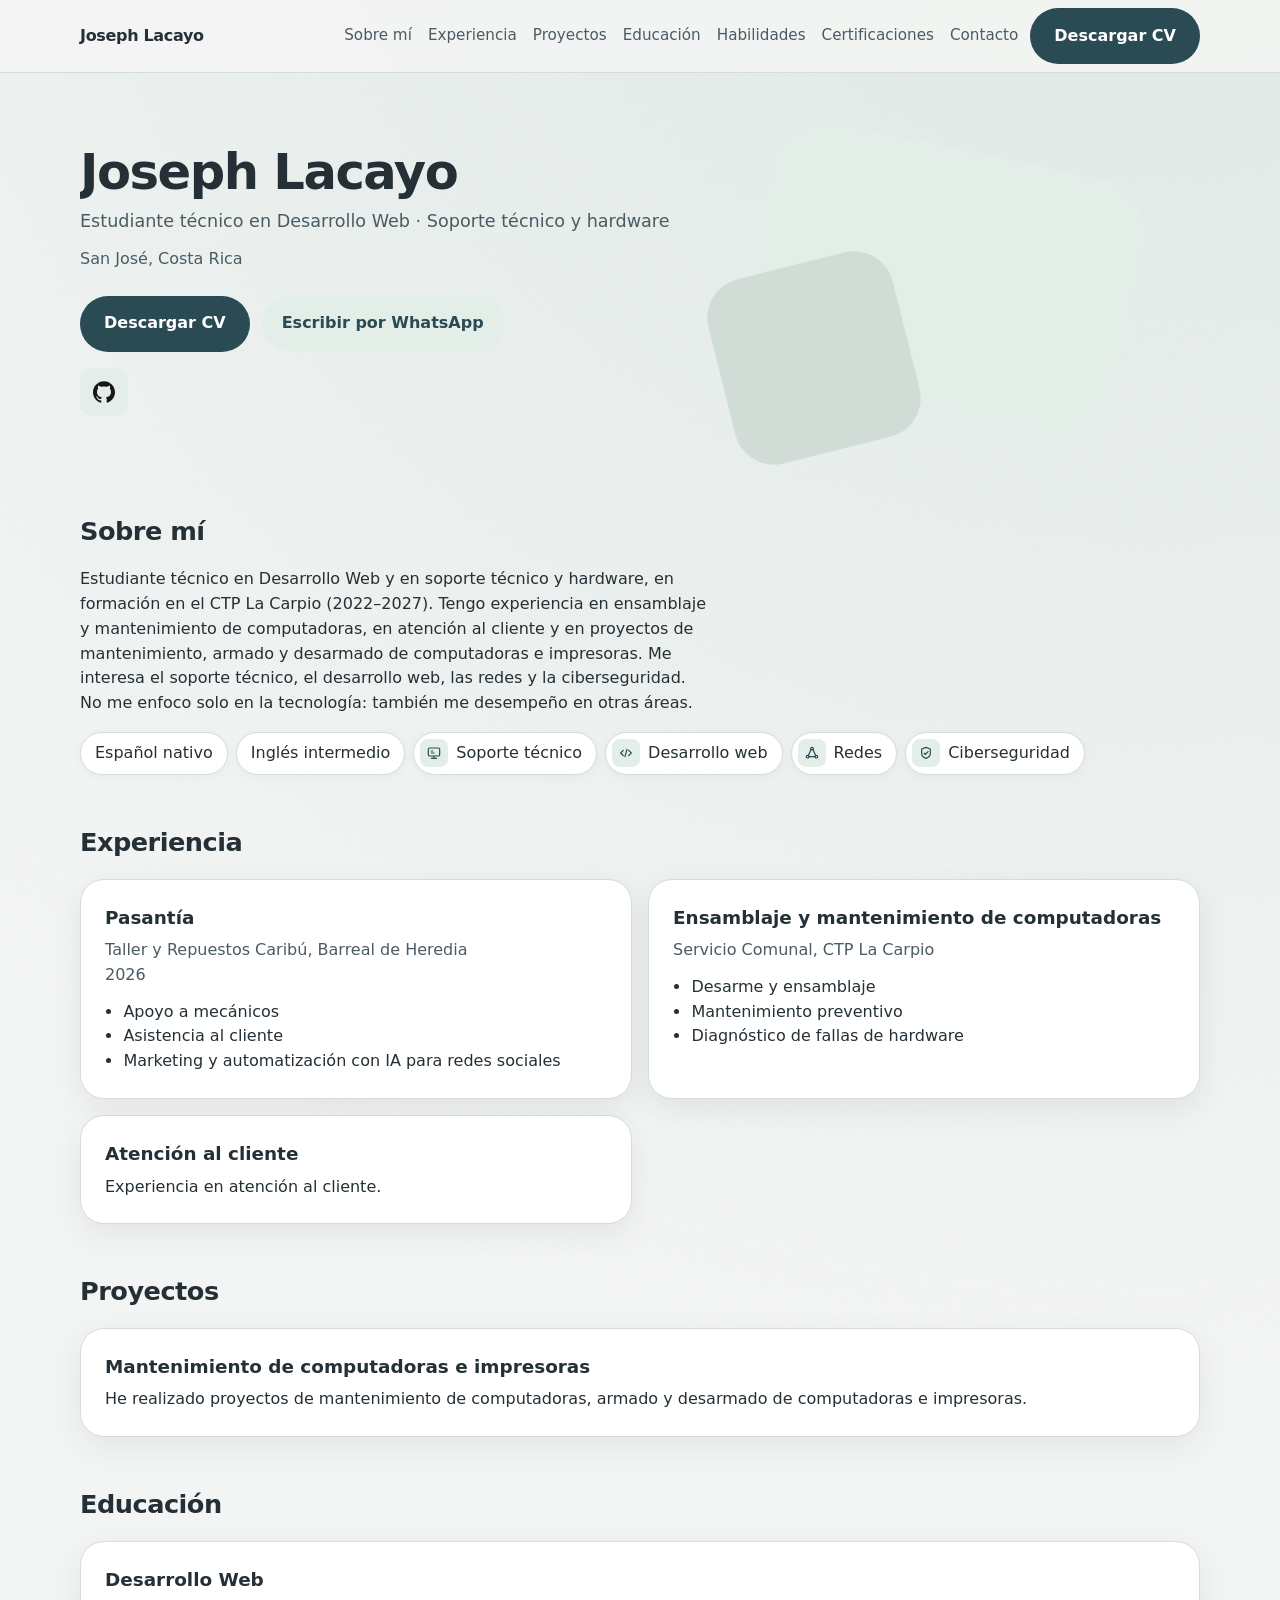
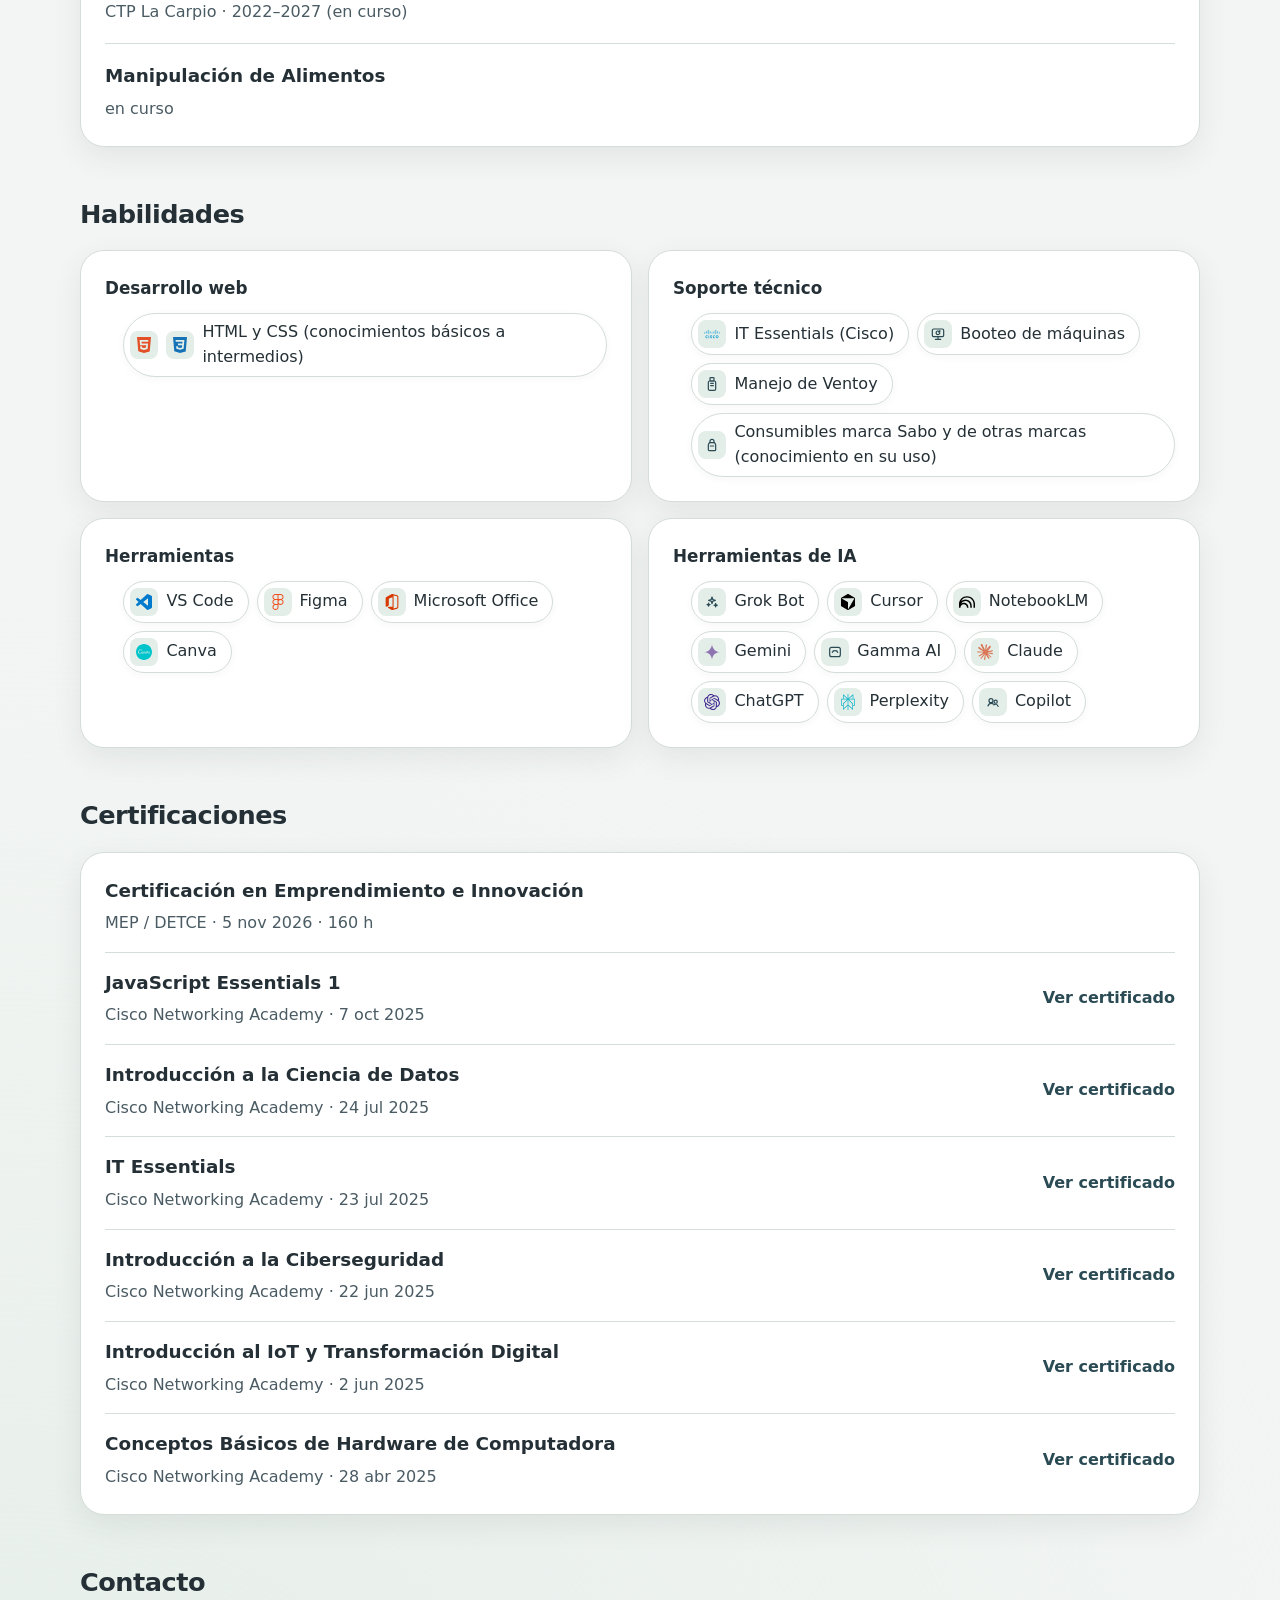
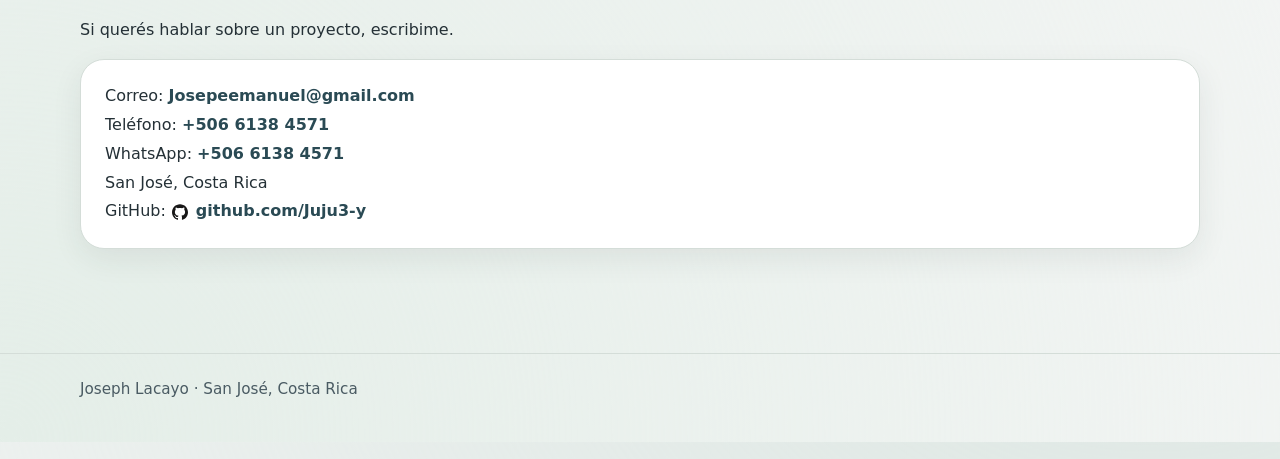
==== index.html @ 1d500d40 "Add the live static portfolio site. Download the published site files unchanged and note in the READ" ====
<!DOCTYPE html>
<html lang="es-CR">
  <head>
    <meta charset="utf-8" />
    <meta name="viewport" content="width=device-width, initial-scale=1" />
    <title>Joseph Lacayo · Desarrollo Web y soporte técnico</title>
    <meta name="description" content="Portafolio de Joseph Lacayo, estudiante técnico en Desarrollo Web y soporte técnico en San José, Costa Rica." />
    <meta name="author" content="Joseph Lacayo" />
    <meta name="theme-color" content="#2A4A54" />
    <meta property="og:type" content="website" />
    <meta property="og:title" content="Joseph Lacayo · Desarrollo Web y soporte técnico" />
    <meta property="og:description" content="Portafolio de Joseph Lacayo, estudiante técnico en Desarrollo Web y soporte técnico en San José, Costa Rica." />
    <meta property="og:url" content="https://portafolio-joseph-lacayo.vercel.app/" />
    <meta property="og:image" content="https://portafolio-joseph-lacayo.vercel.app/img/og.png" />
    <meta property="og:locale" content="es_CR" />
    <meta name="twitter:card" content="summary_large_image" />
    <meta name="twitter:title" content="Joseph Lacayo · Desarrollo Web y soporte técnico" />
    <meta name="twitter:description" content="Portafolio de Joseph Lacayo, estudiante técnico en Desarrollo Web y soporte técnico en San José, Costa Rica." />
    <meta name="twitter:image" content="https://portafolio-joseph-lacayo.vercel.app/img/og.png" />
    <link rel="canonical" href="https://portafolio-joseph-lacayo.vercel.app/" />
    <link rel="icon" href="img/favicon.svg" type="image/svg+xml" />
    <link rel="icon" href="img/favicon.png" type="image/png" sizes="32x32" />
    <link rel="apple-touch-icon" href="img/apple-touch.png" />
    <link rel="stylesheet" href="estilos.css" />
  </head>
  <body>
    <a class="saltar" href="#contenido">Saltar al contenido</a>
    <div id="app"></div>
    <p class="aviso" id="aviso" role="status" aria-live="polite"></p>
    <noscript>
      <p>Este portafolio necesita JavaScript para mostrarse y para descargar el CV.</p>
    </noscript>
    <script src="vendor/jspdf.umd.min.js"></script>
    <script type="module" src="app.js"></script>
  </body>
</html>
---- estilos.css ----
:root {
  --fondo: #f3f5f4;
  --superficie: #ffffff;
  --menta: #e4eee8;
  --salvia: #c5d4cb;
  --acento: #2a4a54;
  --acento-hover: #1d3840;
  --tinta: #243036;
  --suave: #4a5b63;
  --borde: #d4ddd8;
  --sombra: 0 10px 30px rgba(36, 48, 54, 0.08);
  --radio: 24px;
  --radio-s: 16px;
  --pill: 999px;
  --medida: 1120px;
  --tipo: "Segoe UI", system-ui, -apple-system, "Helvetica Neue", Arial, sans-serif;
}

*,
*::before,
*::after { box-sizing: border-box; }

html {
  scroll-behavior: smooth;
  scroll-padding-top: 88px;
}

body {
  margin: 0;
  overflow-x: hidden;
  font-family: var(--tipo);
  color: var(--tinta);
  background:
    radial-gradient(circle at 90% -10%, #dce6e2 0, transparent 42%),
    radial-gradient(circle at 0 100%, #e4eee8 0, transparent 38%),
    var(--fondo);
  line-height: 1.55;
}

img { max-width: 100%; display: block; }
a { color: var(--acento); }
a:hover { color: var(--acento-hover); }

:focus-visible {
  outline: 3px solid var(--acento);
  outline-offset: 3px;
}

.saltar {
  position: absolute;
  left: 12px;
  top: -80px;
  z-index: 20;
  background: var(--acento);
  color: #fff;
  padding: 8px 16px;
  border-radius: var(--pill);
}

.saltar:focus { top: 12px; }

.aviso {
  position: absolute;
  width: 1px;
  height: 1px;
  overflow: hidden;
  clip: rect(0 0 0 0);
}

.envoltorio {
  width: min(100% - 32px, var(--medida));
  margin-inline: auto;
}

.barra {
  position: sticky;
  top: 0;
  z-index: 10;
  background: rgba(243, 245, 244, 0.92);
  backdrop-filter: blur(10px);
  border-bottom: 1px solid var(--borde);
}

.barra-dentro {
  display: flex;
  align-items: center;
  gap: 12px;
  min-height: 72px;
  min-width: 0;
}

.marca {
  margin-right: auto;
  color: var(--tinta);
  text-decoration: none;
  font-weight: 700;
  letter-spacing: -0.02em;
  white-space: nowrap;
}

.nav {
  display: flex;
  flex-wrap: wrap;
  gap: 4px 16px;
}

.nav a {
  color: var(--suave);
  text-decoration: none;
  padding: 8px 0;
  font-size: 0.95rem;
}

.nav a:hover { color: var(--acento); }

.menu-btn {
  display: none;
  min-width: 48px;
  min-height: 48px;
  border: 0;
  background: transparent;
  color: var(--tinta);
  font: inherit;
  font-weight: 600;
  cursor: pointer;
}

.btn {
  display: inline-flex;
  align-items: center;
  justify-content: center;
  min-height: 48px;
  padding: 0 20px;
  border: 0;
  border-radius: var(--pill);
  font: inherit;
  font-weight: 600;
  text-decoration: none;
  cursor: pointer;
}

.btn-principal,
.btn-cv {
  min-height: 56px;
  padding: 0 24px;
  background: var(--acento);
  color: #fff;
}

.btn-principal:hover,
.btn-cv:hover {
  background: var(--acento-hover);
  color: #fff;
}

.btn-secundario {
  background: var(--menta);
  color: var(--acento);
}

.btn-secundario:hover { background: var(--salvia); }

.corto { display: none; }

main { padding-bottom: 72px; }

.hero {
  position: relative;
  isolation: isolate;
  display: grid;
  align-content: center;
  min-height: 280px;
  padding: 48px 0 56px;
  overflow: hidden;
}

.hero-texto {
  position: relative;
  z-index: 1;
  max-width: 38rem;
}

.hero::before,
.hero::after {
  content: "";
  position: absolute;
  z-index: 0;
  pointer-events: none;
}

.hero::before {
  width: min(340px, 55vw);
  height: 230px;
  right: 2%;
  top: 18%;
  border-radius: 56px;
  background: var(--menta);
  transform: rotate(12deg);
}

.hero::after {
  width: min(170px, 32vw);
  height: 170px;
  right: 22%;
  bottom: 10%;
  border-radius: 40px;
  background: var(--salvia);
  opacity: 0.65;
  transform: rotate(-14deg);
}

.hero h1 {
  margin: 0 0 8px;
  font-size: clamp(2rem, 5vw, 3.1rem);
  line-height: 1.1;
  letter-spacing: -0.03em;
}

.titulo {
  margin: 0 0 12px;
  color: var(--suave);
  font-size: 1.1rem;
}

.ciudad { margin: 0 0 24px; color: var(--suave); }

.acciones { display: flex; flex-wrap: wrap; gap: 12px; }

section { padding: 16px 0 32px; }

.acciones .btn { min-height: 56px; }

section h2 {
  margin: 0 0 16px;
  font-size: 1.6rem;
  letter-spacing: -0.02em;
}

.lead { margin: 0 0 16px; max-width: 62ch; }

.metas {
  display: flex;
  flex-wrap: wrap;
  gap: 8px;
  margin: 0;
  padding: 0;
  list-style: none;
}

.metas li,
.chip {
  display: inline-flex;
  align-items: center;
  gap: 8px;
  background: var(--superficie);
  border: 1px solid var(--borde);
  border-radius: var(--pill);
  padding: 6px 14px 6px 6px;
  box-shadow: 0 2px 8px rgba(26, 42, 28, 0.04);
}

.chip-icono {
  display: grid;
  place-items: center;
  width: 28px;
  height: 28px;
  flex-shrink: 0;
  border-radius: 8px;
  background: var(--menta);
}

.chip-icono img {
  width: 16px;
  height: 16px;
  object-fit: contain;
}

.chip, .metas li { max-width: 100%; }
.chip-texto { overflow-wrap: anywhere; }

.metas li:not(.chip) { padding: 8px 14px; }

.rejilla { display: grid; gap: 16px; }

.tarjeta {
  background: var(--superficie);
  border: 1px solid var(--borde);
  border-radius: var(--radio);
  padding: 24px;
  box-shadow: var(--sombra);
}

.tarjeta h3 { margin: 0 0 6px; font-size: 1.15rem; }
.lugar, .fecha { margin: 0; color: var(--suave); }
.tarjeta ul { margin: 12px 0 0; padding-left: 1.15rem; }
.tarjeta p { margin: 0; }
.tarjeta .bloque + .bloque { margin-top: 18px; padding-top: 18px; border-top: 1px solid var(--borde); }

.grupos { display: grid; gap: 16px; }
.grupos h3 { margin: 0 0 10px; font-size: 1.05rem; }

.chips {
  display: flex;
  flex-wrap: wrap;
  gap: 8px;
  margin: 0;
  padding: 0;
  list-style: none;
}

.cert {
  display: flex;
  flex-wrap: wrap;
  justify-content: space-between;
  gap: 8px 16px;
  align-items: center;
}

.cert + .cert {
  margin-top: 16px;
  padding-top: 16px;
  border-top: 1px solid var(--borde);
}

.enlace-cert {
  display: inline-flex;
  align-items: center;
  min-height: 48px;
  font-weight: 600;
  text-decoration: none;
}

.enlace-cert:hover { text-decoration: underline; }

.contacto-lista { display: grid; gap: 4px; overflow-wrap: anywhere; }
.contacto-lista a { font-weight: 600; text-decoration: none; }
.contacto-lista a:hover { text-decoration: underline; }

.pie {
  padding: 24px 0 40px;
  color: var(--suave);
  border-top: 1px solid var(--borde);
  font-size: 0.95rem;
}

@media (min-width: 961px) {
  .hero {
    min-height: 400px;
    padding: 72px 0 80px;
  }

  .hero::before {
    width: 380px;
    height: 260px;
    right: 6%;
  }

  .hero::after {
    width: 190px;
    height: 190px;
    right: 26%;
  }

  .rejilla { grid-template-columns: 1fr 1fr; }
  .rejilla.una { grid-template-columns: 1fr; }

  .grupos { grid-template-columns: 1fr 1fr; }
}

@media (max-width: 960px) {
  .hero {
    min-height: 0;
    padding: 36px 0 44px;
  }

  .hero::before {
    width: 200px;
    height: 150px;
    right: -48px;
    top: -24px;
    opacity: 0.8;
  }

  .hero::after {
    width: 110px;
    height: 110px;
    right: 24px;
    bottom: -20px;
    opacity: 0.5;
  }

  section { padding: 28px 0 32px; }

  .menu-btn { display: inline-flex; }

  .nav {
    display: none;
    position: absolute;
    left: 16px;
    right: 16px;
    top: 76px;
    padding: 8px 16px 12px;
    background: var(--superficie);
    border: 1px solid var(--borde);
    border-radius: var(--radio);
    box-shadow: var(--sombra);
    flex-direction: column;
    gap: 0;
  }

  .nav.abierto { display: flex; }

  .nav a {
    display: flex;
    align-items: center;
    min-height: 48px;
  }

  .btn-cv .largo { display: none; }
  .btn-cv .corto { display: inline; }
}

@media (prefers-reduced-motion: reduce) {
  html { scroll-behavior: auto; }
}

.redes {
  display: flex;
  flex-wrap: wrap;
  gap: 8px;
  margin: 16px 0 0;
}

.red-enlace {
  display: inline-flex;
  align-items: center;
  justify-content: center;
  width: 48px;
  height: 48px;
  border-radius: 14px;
  background: var(--menta);
  color: var(--tinta);
}

.red-enlace:hover { background: var(--salvia); }

.red-enlace img {
  width: 22px;
  height: 22px;
}

.contacto-red {
  display: flex;
  align-items: center;
  flex-wrap: wrap;
  gap: 6px;
}

.contacto-red a {
  display: inline-flex;
  align-items: center;
  gap: 8px;
}

.icono-contacto {
  width: 16px;
  height: 16px;
}
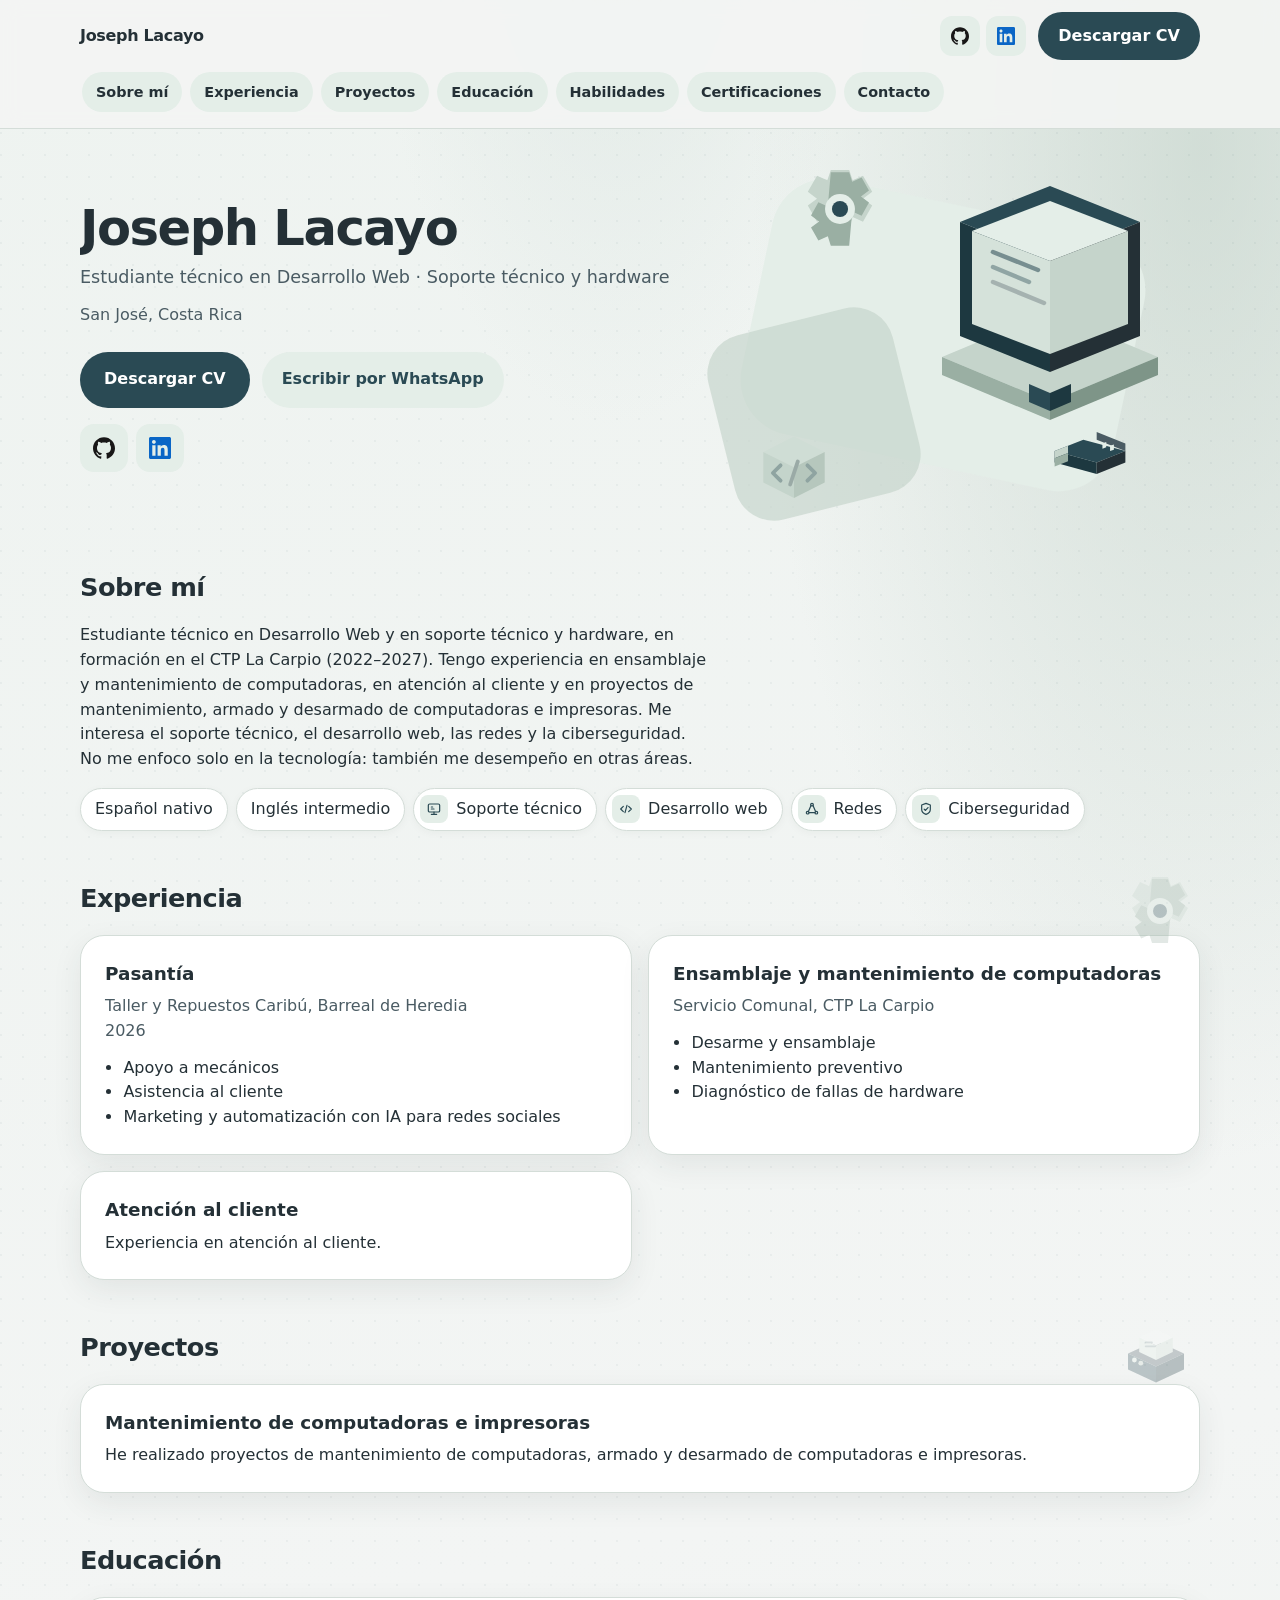
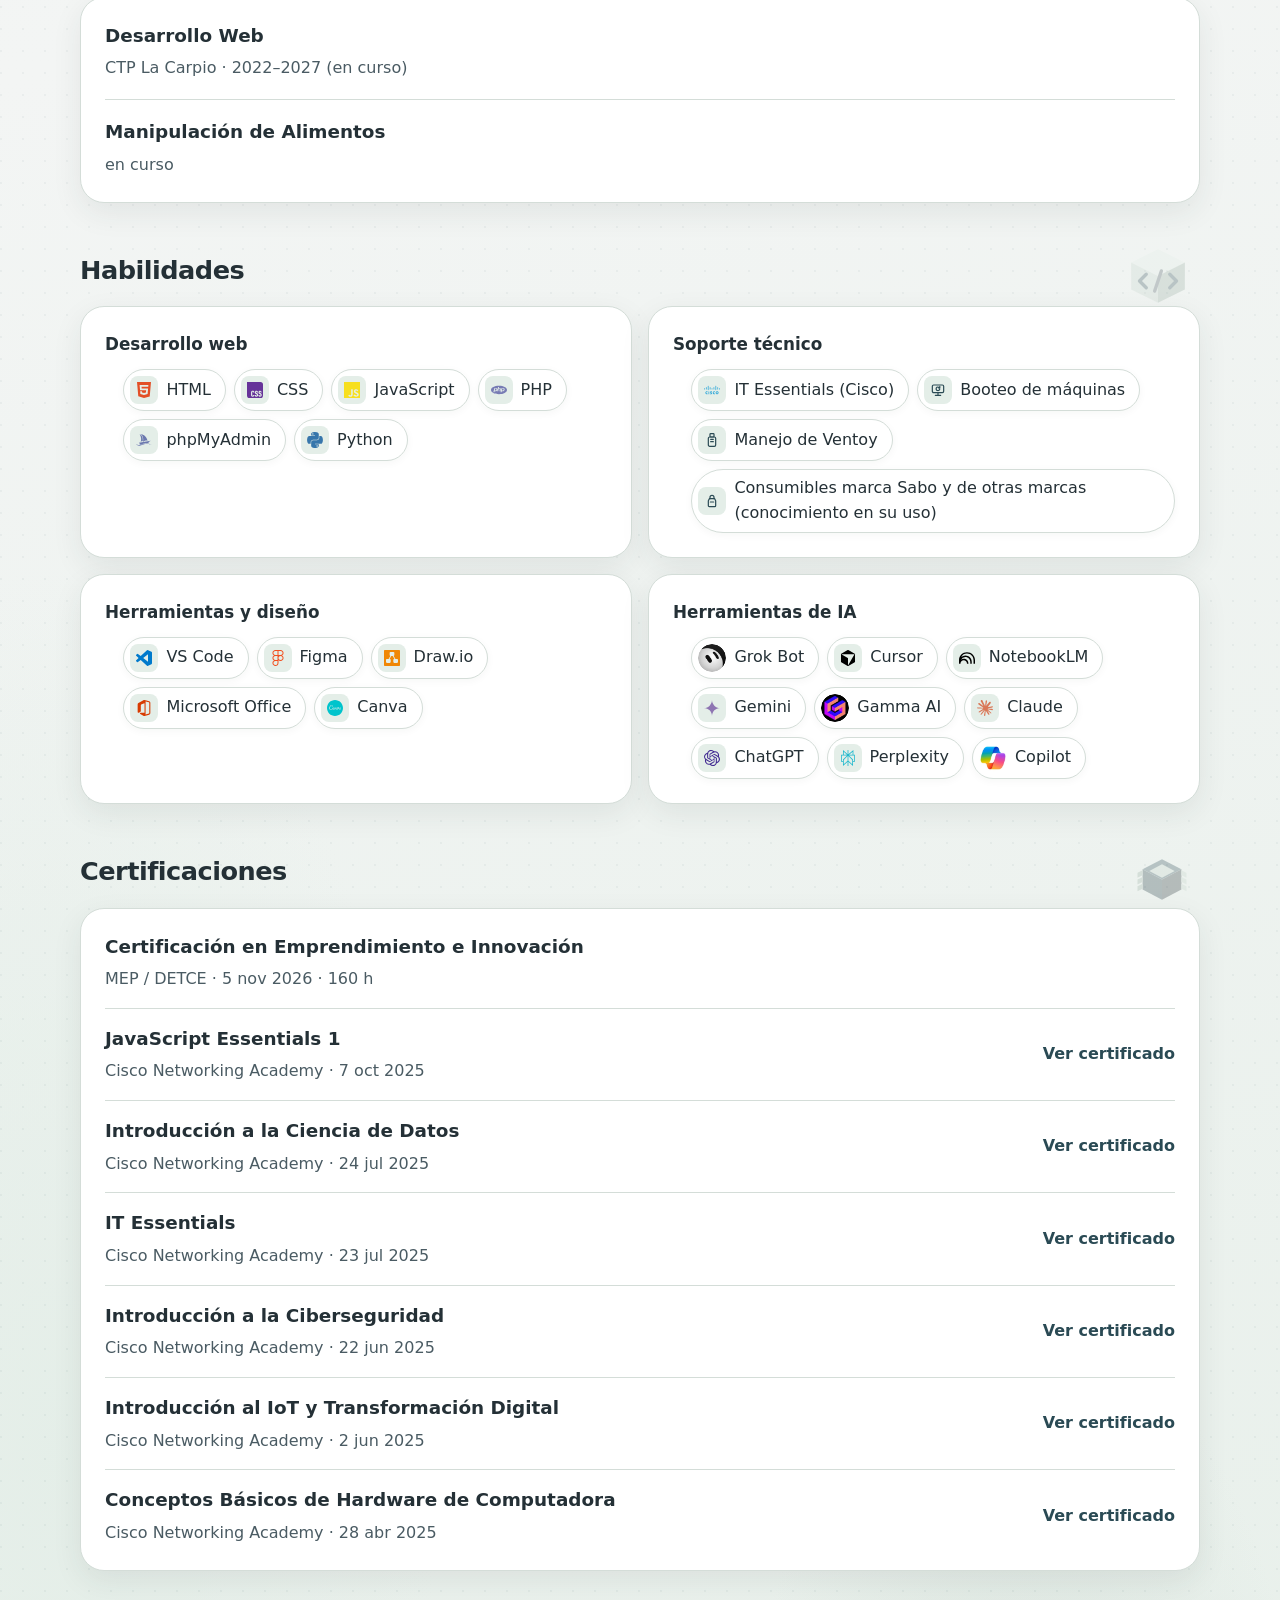
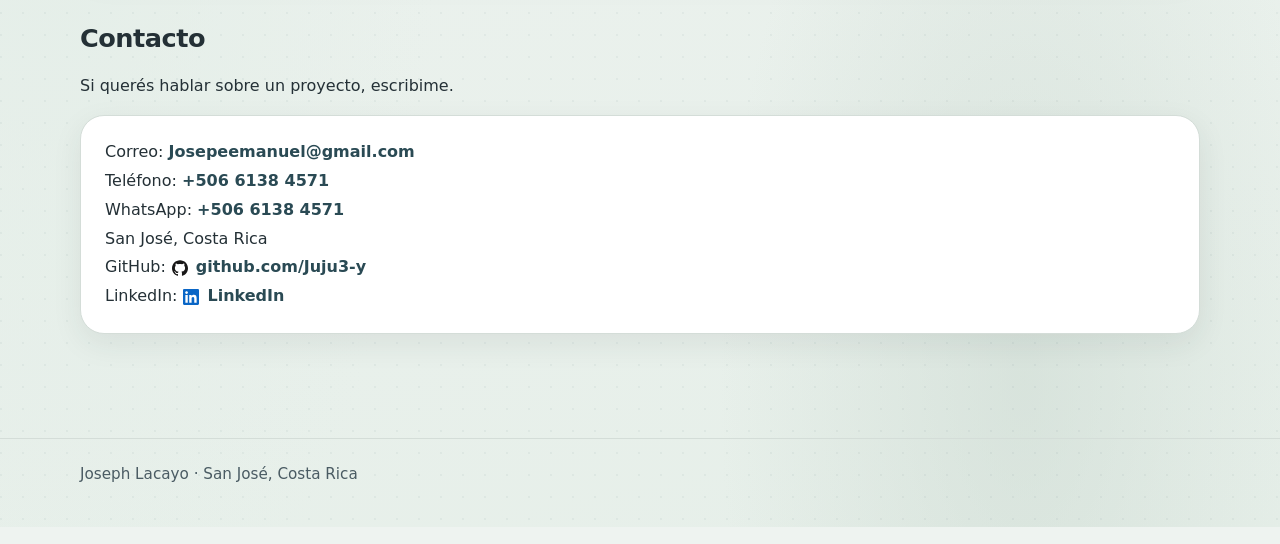
==== commit d4bc4253: "Nueva URL joseph-lacayo Co-authored-by: Joseph Emanuel Barquero Lacayo <Josepeemanuel@gmail.com>" ====
--- a/index.html
+++ b/index.html
@@ -10,14 +10,14 @@
     <meta property="og:type" content="website" />
     <meta property="og:title" content="Joseph Lacayo · Desarrollo Web y soporte técnico" />
     <meta property="og:description" content="Portafolio de Joseph Lacayo, estudiante técnico en Desarrollo Web y soporte técnico en San José, Costa Rica." />
-    <meta property="og:url" content="https://portafolio-joseph-lacayo.vercel.app/" />
-    <meta property="og:image" content="https://portafolio-joseph-lacayo.vercel.app/img/og.png" />
+    <meta property="og:url" content="https://joseph-lacayo.vercel.app/" />
+    <meta property="og:image" content="https://joseph-lacayo.vercel.app/img/og.png" />
     <meta property="og:locale" content="es_CR" />
     <meta name="twitter:card" content="summary_large_image" />
     <meta name="twitter:title" content="Joseph Lacayo · Desarrollo Web y soporte técnico" />
     <meta name="twitter:description" content="Portafolio de Joseph Lacayo, estudiante técnico en Desarrollo Web y soporte técnico en San José, Costa Rica." />
-    <meta name="twitter:image" content="https://portafolio-joseph-lacayo.vercel.app/img/og.png" />
-    <link rel="canonical" href="https://portafolio-joseph-lacayo.vercel.app/" />
+    <meta name="twitter:image" content="https://joseph-lacayo.vercel.app/img/og.png" />
+    <link rel="canonical" href="https://joseph-lacayo.vercel.app/" />
     <link rel="icon" href="img/favicon.svg" type="image/svg+xml" />
     <link rel="icon" href="img/favicon.png" type="image/png" sizes="32x32" />
     <link rel="apple-touch-icon" href="img/apple-touch.png" />
--- a/estilos.css
+++ b/estilos.css
@@ -14,6 +14,7 @@
   --pill: 999px;
   --medida: 1120px;
   --tipo: "Segoe UI", system-ui, -apple-system, "Helvetica Neue", Arial, sans-serif;
+  --barra-hueco: 148px;
 }
 
 *,
@@ -22,7 +23,8 @@
 
 html {
   scroll-behavior: smooth;
-  scroll-padding-top: 88px;
+  scroll-padding-top: var(--barra-hueco);
+  background: #eef3f0;
 }
 
 body {
@@ -30,10 +32,15 @@
   overflow-x: hidden;
   font-family: var(--tipo);
   color: var(--tinta);
-  background:
-    radial-gradient(circle at 90% -10%, #dce6e2 0, transparent 42%),
-    radial-gradient(circle at 0 100%, #e4eee8 0, transparent 38%),
-    var(--fondo);
+  background-color: #eef3f0;
+  background-image:
+    radial-gradient(circle at 1px 1px, rgba(42, 74, 84, 0.05) 1.1px, transparent 0),
+    radial-gradient(ellipse 52% 40% at 94% 4%, rgba(197, 212, 203, 0.7) 0%, transparent 68%),
+    radial-gradient(ellipse 46% 36% at 4% 82%, rgba(228, 238, 232, 0.95) 0%, transparent 66%),
+    radial-gradient(ellipse 34% 26% at 80% 96%, rgba(197, 212, 203, 0.45) 0%, transparent 70%),
+    radial-gradient(ellipse 28% 22% at 48% -4%, rgba(220, 230, 226, 0.8) 0%, transparent 70%),
+    linear-gradient(168deg, #eef3f0 0%, #f3f5f4 42%, #e6efe9 100%);
+  background-size: 22px 22px, auto, auto, auto, auto, auto;
   line-height: 1.55;
 }
 
@@ -83,10 +90,25 @@
 
 .barra-dentro {
   display: flex;
+  flex-direction: column;
+  align-items: stretch;
+  gap: 4px;
+  padding: 8px 0 10px;
+  min-width: 0;
+}
+
+.barra-fila {
+  display: flex;
   align-items: center;
   gap: 12px;
-  min-height: 72px;
+  min-height: 56px;
   min-width: 0;
+}
+
+.barra .btn-cv {
+  min-height: 48px;
+  padding: 0 20px;
+  flex-shrink: 0;
 }
 
 .marca {
@@ -100,29 +122,36 @@
 
 .nav {
   display: flex;
-  flex-wrap: wrap;
-  gap: 4px 16px;
+  flex-wrap: nowrap;
+  align-items: center;
+  gap: 8px;
+  min-width: 0;
+  padding: 4px 2px 6px;
+  overflow-x: auto;
+  overscroll-behavior-x: contain;
+  scrollbar-width: thin;
+  scrollbar-color: var(--salvia) transparent;
 }
 
 .nav a {
-  color: var(--suave);
+  display: inline-flex;
+  align-items: center;
+  justify-content: center;
+  flex: 0 0 auto;
+  min-height: 40px;
+  padding: 0 14px;
+  border-radius: var(--pill);
+  background: var(--menta);
+  color: var(--tinta);
   text-decoration: none;
-  padding: 8px 0;
-  font-size: 0.95rem;
-}
-
-.nav a:hover { color: var(--acento); }
-
-.menu-btn {
-  display: none;
-  min-width: 48px;
-  min-height: 48px;
-  border: 0;
-  background: transparent;
-  color: var(--tinta);
-  font: inherit;
+  font-size: 0.9rem;
   font-weight: 600;
-  cursor: pointer;
+  white-space: nowrap;
+}
+
+.nav a:hover {
+  background: var(--salvia);
+  color: var(--acento);
 }
 
 .btn {
@@ -226,7 +255,20 @@
 
 .acciones { display: flex; flex-wrap: wrap; gap: 12px; }
 
-section { padding: 16px 0 32px; }
+section {
+  position: relative;
+  padding: 16px 0 32px;
+  scroll-margin-top: var(--barra-hueco);
+}
+
+#experiencia h2,
+#proyectos h2,
+#habilidades h2,
+#certificaciones h2 {
+  position: relative;
+  z-index: 1;
+  padding-right: 96px;
+}
 
 .acciones .btn { min-height: 56px; }
 
@@ -391,33 +433,18 @@
 
   section { padding: 28px 0 32px; }
 
-  .menu-btn { display: inline-flex; }
+  :root { --barra-hueco: 196px; }
 
   .nav {
-    display: none;
-    position: absolute;
-    left: 16px;
-    right: 16px;
-    top: 76px;
-    padding: 8px 16px 12px;
-    background: var(--superficie);
-    border: 1px solid var(--borde);
-    border-radius: var(--radio);
-    box-shadow: var(--sombra);
-    flex-direction: column;
-    gap: 0;
-  }
-
-  .nav.abierto { display: flex; }
-
-  .nav a {
-    display: flex;
-    align-items: center;
-    min-height: 48px;
-  }
+    flex-wrap: wrap;
+    overflow-x: visible;
+  }
+
+  .nav a { min-height: 40px; }
 
   .btn-cv .largo { display: none; }
   .btn-cv .corto { display: inline; }
+  .barra .btn-cv { padding: 0 14px; }
 }
 
 @media (prefers-reduced-motion: reduce) {
@@ -466,3 +493,180 @@
   width: 16px;
   height: 16px;
 }
+
+.chip-foto {
+  overflow: hidden;
+  padding: 0;
+  background: transparent;
+  border-radius: 50%;
+}
+
+.chip-foto img {
+  width: 28px;
+  height: 28px;
+  object-fit: cover;
+  border-radius: 50%;
+}
+
+.barra-redes {
+  display: none;
+  align-items: center;
+  gap: 6px;
+}
+
+.red-enlace-barra {
+  width: 40px;
+  height: 40px;
+  border-radius: 12px;
+}
+
+.red-enlace-barra img {
+  width: 18px;
+  height: 18px;
+}
+
+@media (min-width: 961px) {
+  .barra-redes { display: flex; }
+}
+
+@media (max-width: 600px) {
+  #experiencia h2,
+  #proyectos h2,
+  #habilidades h2,
+  #certificaciones h2 { padding-right: 0; }
+
+  :root { --barra-hueco: 140px; }
+
+  .marca { font-size: 0.98rem; }
+  .barra-fila { gap: 8px; min-height: 52px; }
+
+  .nav {
+    flex-wrap: nowrap;
+    overflow-x: auto;
+    margin-inline: -16px;
+    padding-inline: 16px;
+    padding-block: 4px 8px;
+  }
+
+  .nav a {
+    min-height: 40px;
+    padding: 0 12px;
+    font-size: 0.85rem;
+  }
+}
+
+@media (min-width: 961px) {
+  :root { --barra-hueco: 148px; }
+
+  .nav {
+    flex-wrap: nowrap;
+    overflow: visible;
+    justify-content: flex-start;
+  }
+}
+
+/* Figuras decorativas 3D / isométricas */
+.decor-capa {
+  position: absolute;
+  inset: 0;
+  z-index: 0;
+  pointer-events: none;
+  overflow: hidden;
+}
+
+.deco {
+  position: absolute;
+  pointer-events: none;
+}
+
+.deco svg {
+  display: block;
+  width: 100%;
+  height: auto;
+}
+
+.hero-decor .deco-monitor {
+  width: min(300px, 38%);
+  right: 0;
+  top: 12%;
+  animation: deco-flotar 7s ease-in-out infinite;
+}
+
+.hero-decor .deco-engranaje {
+  width: min(92px, 14%);
+  right: 28%;
+  top: 8%;
+  animation: deco-flotar 8s ease-in-out 0.6s infinite;
+}
+
+.hero-decor .deco-engranaje svg {
+  transform-origin: 50% 50%;
+  animation: deco-giro 22s linear infinite;
+}
+
+.hero-decor .deco-usb {
+  width: min(86px, 13%);
+  right: 6%;
+  bottom: 16%;
+  animation: deco-flotar 6.5s ease-in-out 1s infinite;
+}
+
+.hero-decor .deco-codigo {
+  width: min(96px, 14%);
+  right: 32%;
+  bottom: 10%;
+  animation: deco-flotar 7.5s ease-in-out 0.3s infinite;
+}
+
+.seccion-decor {
+  width: 88px;
+  right: 0;
+  top: 8px;
+  opacity: 0.28;
+}
+
+#experiencia .seccion-decor { width: 80px; }
+#habilidades .seccion-decor { width: 84px; top: 4px; }
+#certificaciones .seccion-decor { width: 76px; }
+
+@keyframes deco-flotar {
+  0%, 100% { transform: translate3d(0, 0, 0); }
+  50% { transform: translate3d(0, -10px, 0); }
+}
+
+@keyframes deco-giro {
+  from { transform: rotate(0deg); }
+  to { transform: rotate(360deg); }
+}
+
+@media (max-width: 960px) {
+  .hero-decor {
+    position: relative;
+    inset: auto;
+    height: 190px;
+    margin: 4px 0 0;
+  }
+  .hero-texto { padding-top: 8px; }
+  .hero-decor .deco-monitor { width: 200px; right: 4px; top: 12px; opacity: 1; }
+  .hero-decor .deco-engranaje { width: 70px; right: 46%; top: 18px; opacity: 0.95; }
+  .hero-decor .deco-usb { width: 72px; bottom: 18px; opacity: 0.95; }
+  .hero-decor .deco-codigo { width: 76px; right: 42%; bottom: 28px; opacity: 0.95; }
+  .seccion-decor { opacity: 0.18; width: 64px; }
+}
+
+@media (max-width: 600px) {
+  .hero-decor { height: 150px; margin: 8px -8px 0; }
+  .hero-decor .deco-monitor { width: 160px; right: 0; top: 10px; opacity: 1; }
+  .hero-decor .deco-engranaje { width: 58px; right: 48%; top: 12px; opacity: 0.95; }
+  .hero-decor .deco-usb,
+  .hero-decor .deco-codigo { display: block; width: 64px; opacity: 0.95; }
+  .seccion-decor { display: none; }
+}
+
+@media (prefers-reduced-motion: reduce) {
+  .deco,
+  .hero-decor .deco-engranaje,
+  .hero-decor .deco-engranaje svg {
+    animation: none;
+  }
+}
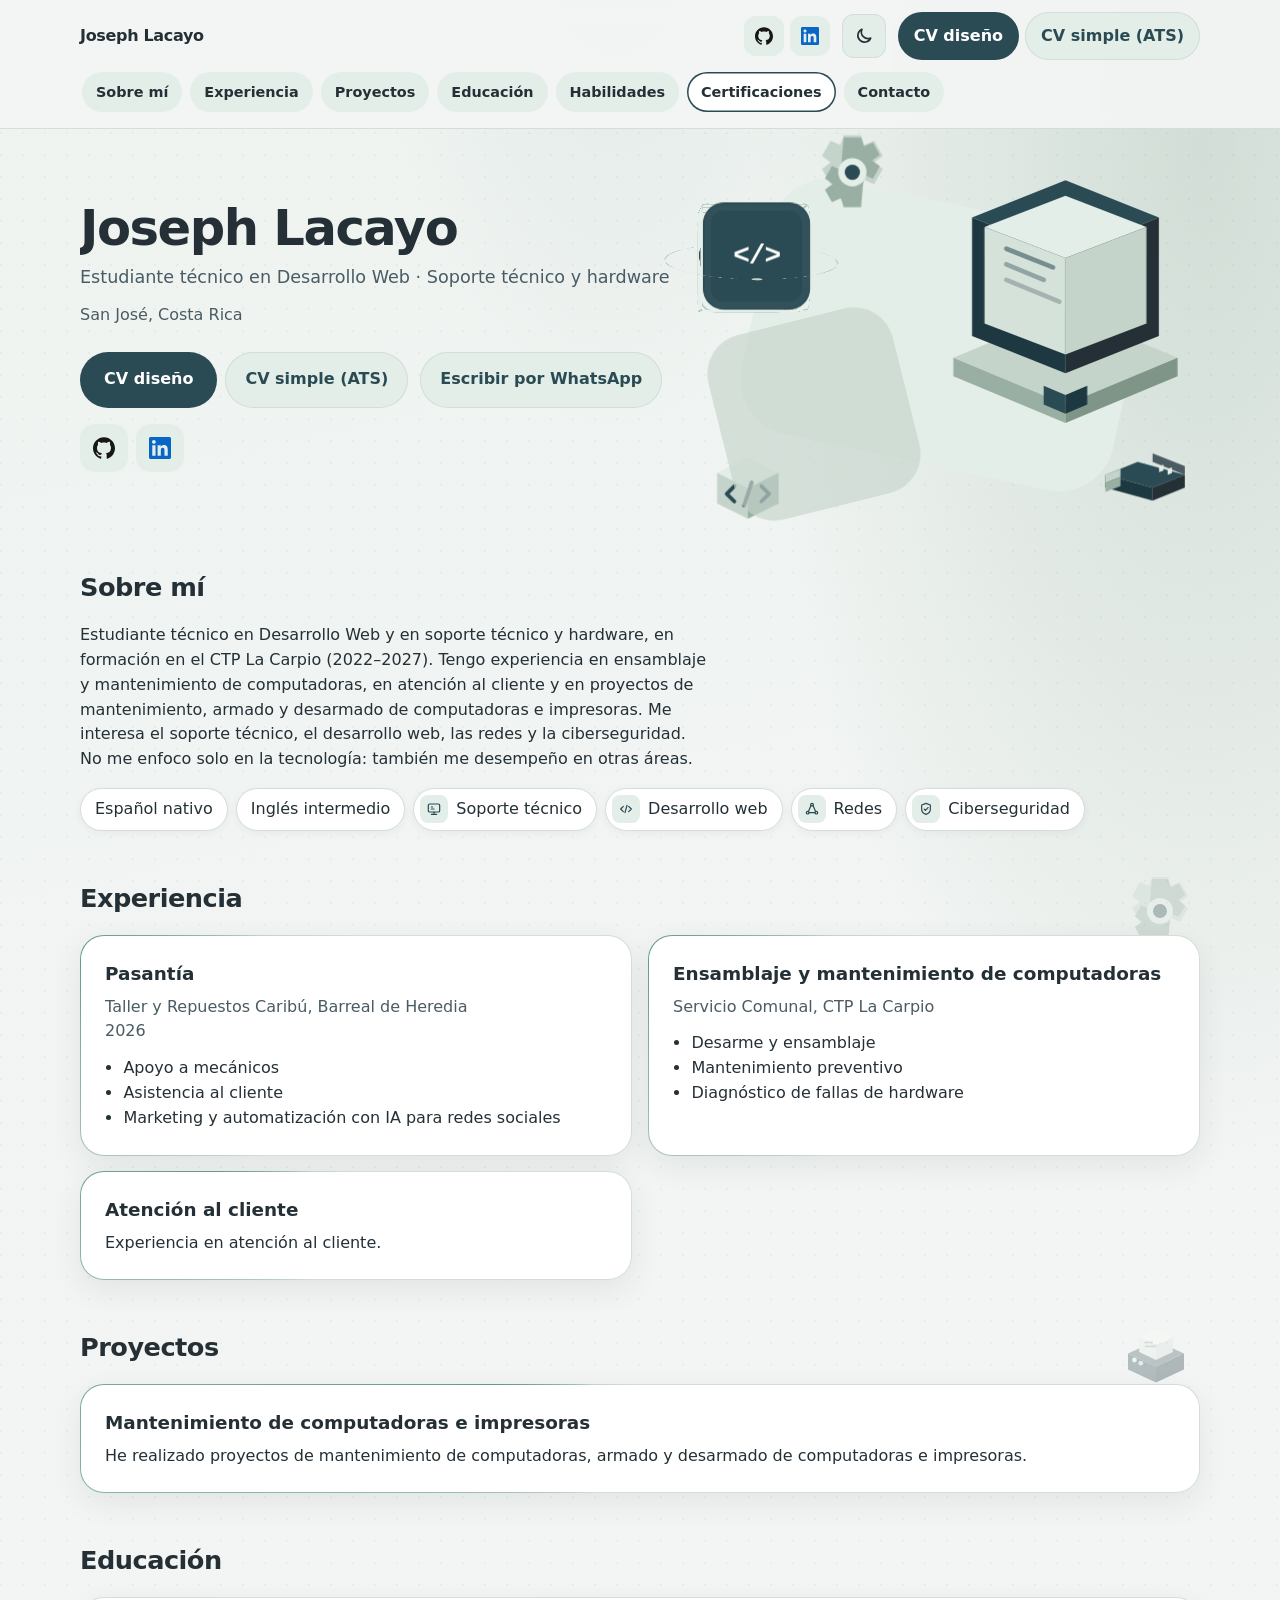
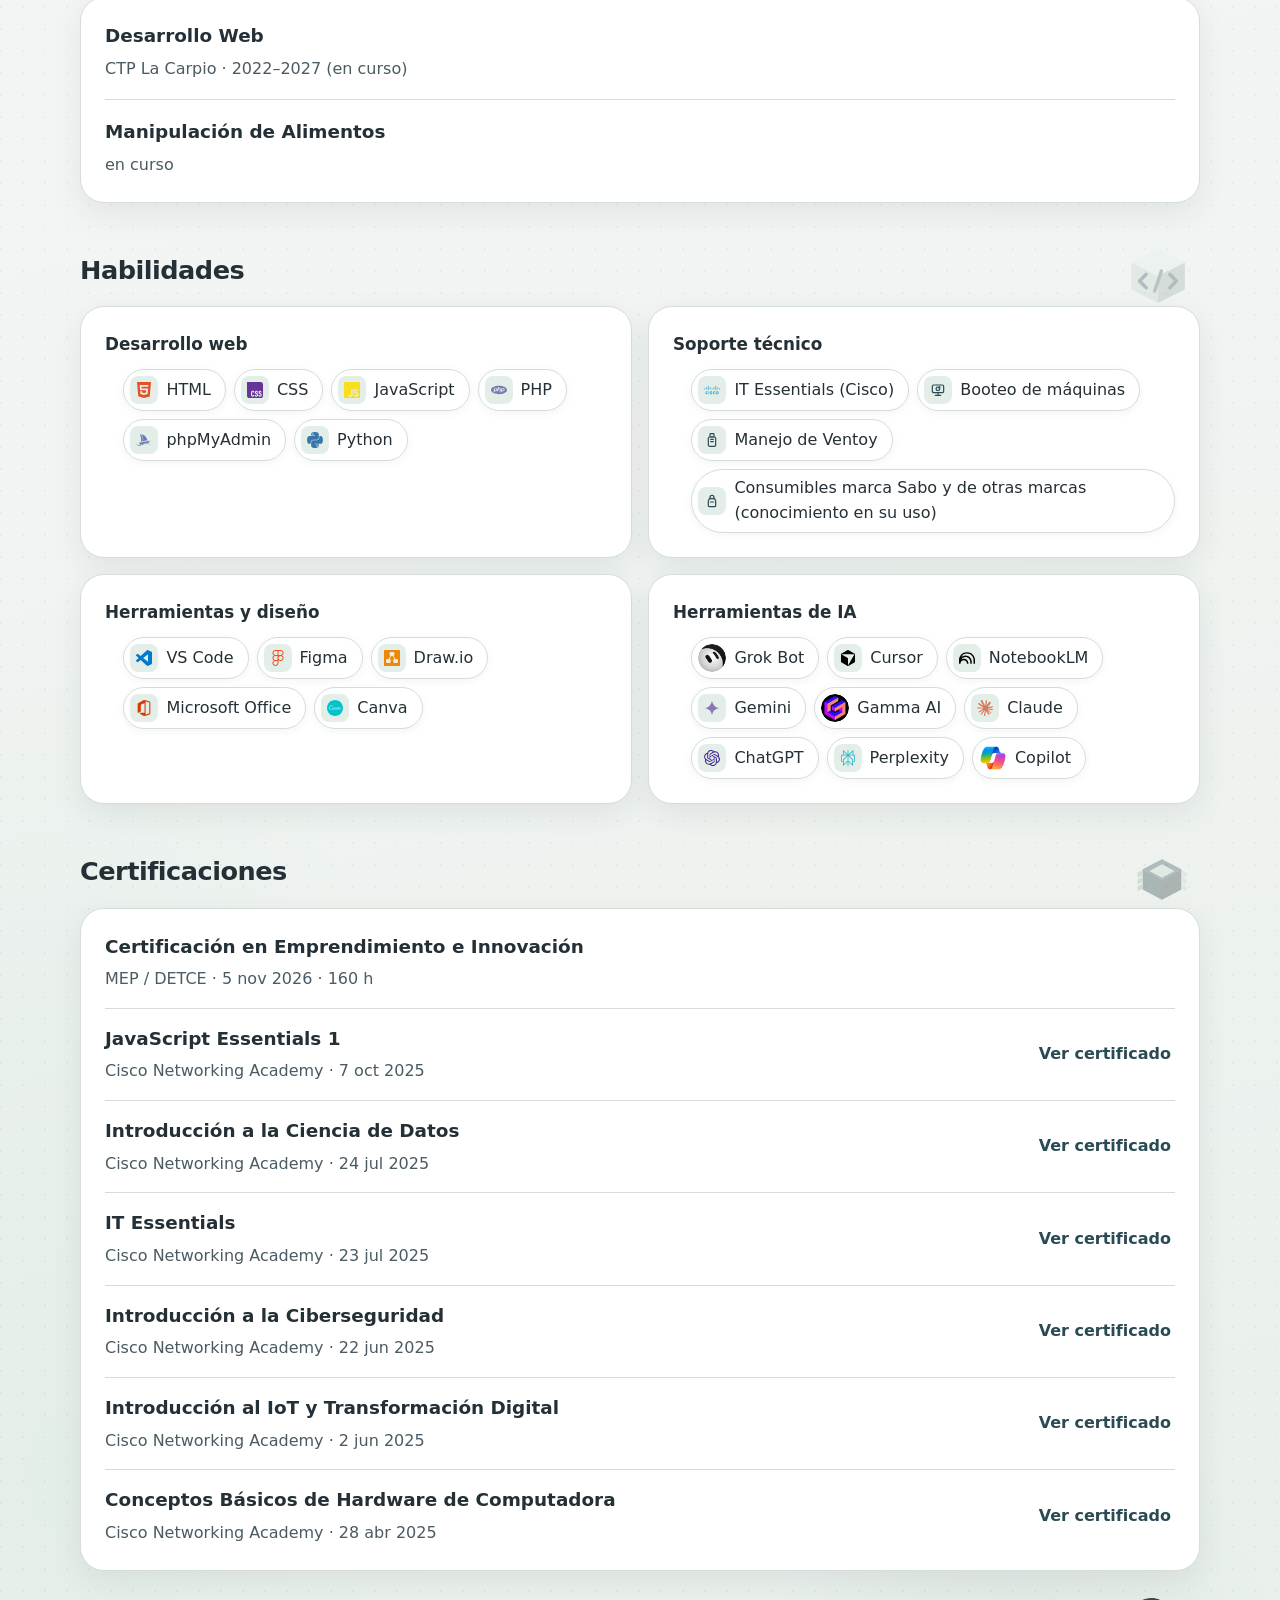
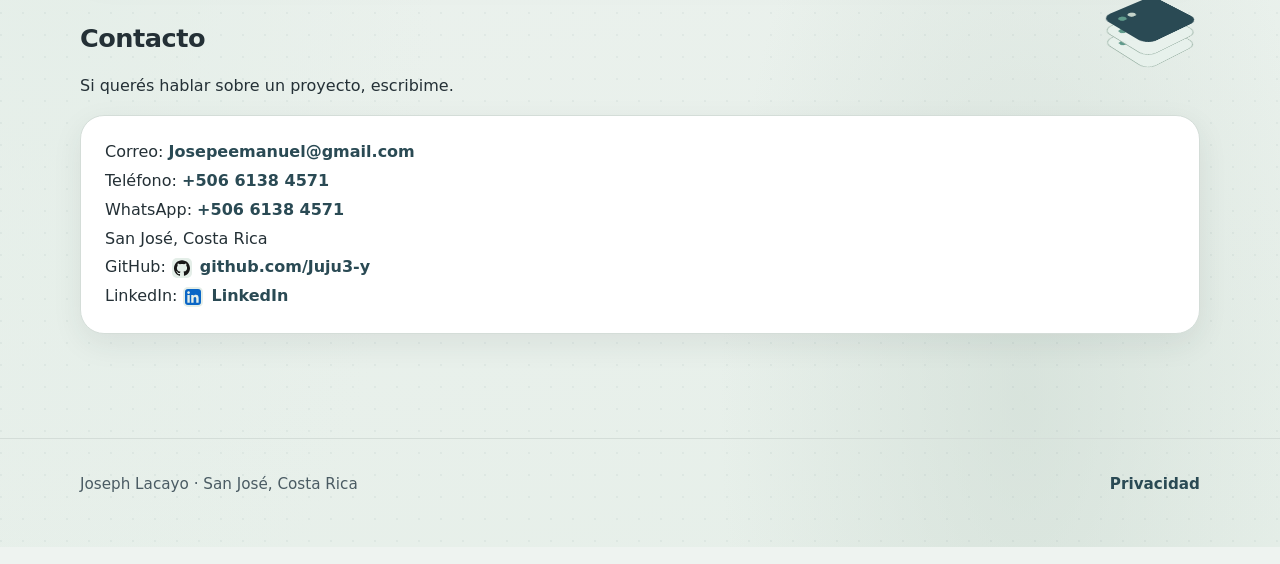
==== commit d81b7119: "Modo oscuro, animaciones 3D, estados de interacción, 404, privacidad, sitemap y robots Co-authored-b" ====
--- a/index.html
+++ b/index.html
@@ -7,6 +7,17 @@
     <meta name="description" content="Portafolio de Joseph Lacayo, estudiante técnico en Desarrollo Web y soporte técnico en San José, Costa Rica." />
     <meta name="author" content="Joseph Lacayo" />
     <meta name="theme-color" content="#2A4A54" />
+    <meta name="color-scheme" content="light dark" />
+    <script>
+      (function () {
+        var t = null;
+        try { t = localStorage.getItem("tema"); } catch (e) {}
+        if (t !== "oscuro" && t !== "claro") {
+          t = window.matchMedia && window.matchMedia("(prefers-color-scheme: dark)").matches ? "oscuro" : "claro";
+        }
+        document.documentElement.setAttribute("data-tema", t);
+      })();
+    </script>
     <meta property="og:type" content="website" />
     <meta property="og:title" content="Joseph Lacayo · Desarrollo Web y soporte técnico" />
     <meta property="og:description" content="Portafolio de Joseph Lacayo, estudiante técnico en Desarrollo Web y soporte técnico en San José, Costa Rica." />
--- a/estilos.css
+++ b/estilos.css
@@ -1,22 +1,108 @@
+/* ===== Tokens de diseño ===== */
 :root {
-  --fondo: #f3f5f4;
+  color-scheme: light;
+  /* color */
+  --fondo: #eef3f0;
+  --fondo-2: #f3f5f4;
+  --fondo-3: #e6efe9;
   --superficie: #ffffff;
+  --barra-fondo: rgba(243, 245, 244, 0.9);
   --menta: #e4eee8;
   --salvia: #c5d4cb;
   --acento: #2a4a54;
   --acento-hover: #1d3840;
+  --sobre-acento: #ffffff;
   --tinta: #243036;
   --suave: #4a5b63;
   --borde: #d4ddd8;
-  --sombra: 0 10px 30px rgba(36, 48, 54, 0.08);
+  --enlace: #2a4a54;
+  --enlace-hover: #1d3840;
+  --foco: #2a4a54;
+  --icono-fondo: #e4eee8;
+  --icono-fondo-hover: #c5d4cb;
+  --punto: rgba(42, 74, 84, 0.05);
+  --blob-1: rgba(197, 212, 203, 0.7);
+  --blob-2: rgba(228, 238, 232, 0.95);
+  --blob-3: rgba(197, 212, 203, 0.45);
+  --blob-4: rgba(220, 230, 226, 0.8);
+  --forma-1: #e4eee8;
+  --forma-2: #c5d4cb;
+  --brillo-borde: #5f9a8b;
+  --brillo-luz: rgba(255, 255, 255, 0.55);
+  --cara: rgba(232, 241, 236, 0.96);
+  --cara-borde: #9fb6aa;
+  --cara-texto: #2a4a54;
+  --deco-opacidad: 1;
+  /* sombras */
+  --sombra-s: 0 2px 8px rgba(36, 48, 54, 0.05);
+  --sombra-m: 0 10px 30px rgba(36, 48, 54, 0.08);
+  --sombra-l: 0 22px 50px rgba(36, 48, 54, 0.14);
+  /* radios */
   --radio: 24px;
-  --radio-s: 16px;
+  --radio-m: 16px;
+  --radio-s: 12px;
   --pill: 999px;
+  /* espaciado */
+  --e-1: 4px;
+  --e-2: 8px;
+  --e-3: 12px;
+  --e-4: 16px;
+  --e-5: 24px;
+  --e-6: 32px;
+  --e-7: 48px;
+  /* controles */
+  --alto-btn: 48px;
+  --alto-btn-l: 56px;
+  --alto-nav: 40px;
+  /* movimiento */
+  --rapido: 160ms;
+  --medio: 320ms;
+  --lento: 700ms;
+  --curva: cubic-bezier(0.22, 1, 0.36, 1);
+  /* layout */
   --medida: 1120px;
   --tipo: "Segoe UI", system-ui, -apple-system, "Helvetica Neue", Arial, sans-serif;
   --barra-hueco: 148px;
 }
 
+:root[data-tema="oscuro"] {
+  color-scheme: dark;
+  --fondo: #11191c;
+  --fondo-2: #141e21;
+  --fondo-3: #0f1b1b;
+  --superficie: #1a2529;
+  --barra-fondo: rgba(20, 30, 33, 0.88);
+  --menta: #22343a;
+  --salvia: #2e464d;
+  --acento: #a6d5c8;
+  --acento-hover: #c4e7dd;
+  --sobre-acento: #10242a;
+  --tinta: #e4ece8;
+  --suave: #a9bbb4;
+  --borde: #2d3d42;
+  --enlace: #a6d5c8;
+  --enlace-hover: #c4e7dd;
+  --foco: #b5e3d6;
+  --icono-fondo: #dce8e2;
+  --icono-fondo-hover: #f0f6f3;
+  --punto: rgba(166, 213, 200, 0.06);
+  --blob-1: rgba(78, 122, 112, 0.28);
+  --blob-2: rgba(46, 70, 77, 0.45);
+  --blob-3: rgba(90, 140, 128, 0.18);
+  --blob-4: rgba(60, 96, 92, 0.3);
+  --forma-1: #1d2c30;
+  --forma-2: #24383d;
+  --brillo-borde: #a6d5c8;
+  --brillo-luz: rgba(166, 213, 200, 0.12);
+  --cara: rgba(34, 52, 58, 0.92);
+  --cara-borde: #4a6a70;
+  --cara-texto: #b9e2d6;
+  --deco-opacidad: 0.92;
+  --sombra-s: 0 2px 8px rgba(0, 0, 0, 0.25);
+  --sombra-m: 0 12px 32px rgba(0, 0, 0, 0.32);
+  --sombra-l: 0 24px 56px rgba(0, 0, 0, 0.45);
+}
+
 *,
 *::before,
 *::after { box-sizing: border-box; }
@@ -24,7 +110,7 @@
 html {
   scroll-behavior: smooth;
   scroll-padding-top: var(--barra-hueco);
-  background: #eef3f0;
+  background: var(--fondo);
 }
 
 body {
@@ -32,39 +118,53 @@
   overflow-x: hidden;
   font-family: var(--tipo);
   color: var(--tinta);
-  background-color: #eef3f0;
+  background-color: var(--fondo);
   background-image:
-    radial-gradient(circle at 1px 1px, rgba(42, 74, 84, 0.05) 1.1px, transparent 0),
-    radial-gradient(ellipse 52% 40% at 94% 4%, rgba(197, 212, 203, 0.7) 0%, transparent 68%),
-    radial-gradient(ellipse 46% 36% at 4% 82%, rgba(228, 238, 232, 0.95) 0%, transparent 66%),
-    radial-gradient(ellipse 34% 26% at 80% 96%, rgba(197, 212, 203, 0.45) 0%, transparent 70%),
-    radial-gradient(ellipse 28% 22% at 48% -4%, rgba(220, 230, 226, 0.8) 0%, transparent 70%),
-    linear-gradient(168deg, #eef3f0 0%, #f3f5f4 42%, #e6efe9 100%);
+    radial-gradient(circle at 1px 1px, var(--punto) 1.1px, transparent 0),
+    radial-gradient(ellipse 52% 40% at 94% 4%, var(--blob-1) 0%, transparent 68%),
+    radial-gradient(ellipse 46% 36% at 4% 82%, var(--blob-2) 0%, transparent 66%),
+    radial-gradient(ellipse 34% 26% at 80% 96%, var(--blob-3) 0%, transparent 70%),
+    radial-gradient(ellipse 28% 22% at 48% -4%, var(--blob-4) 0%, transparent 70%),
+    linear-gradient(168deg, var(--fondo) 0%, var(--fondo-2) 42%, var(--fondo-3) 100%);
   background-size: 22px 22px, auto, auto, auto, auto, auto;
   line-height: 1.55;
 }
 
 img { max-width: 100%; display: block; }
-a { color: var(--acento); }
-a:hover { color: var(--acento-hover); }
+
+a {
+  color: var(--enlace);
+  text-underline-offset: 3px;
+  transition: color var(--rapido) ease;
+}
+a:hover { color: var(--enlace-hover); }
 
 :focus-visible {
-  outline: 3px solid var(--acento);
+  outline: 3px solid var(--foco);
   outline-offset: 3px;
+  border-radius: 6px;
+}
+
+.btn:focus-visible,
+.nav a:focus-visible,
+.red-enlace:focus-visible,
+.btn-tema:focus-visible {
+  outline: 3px solid var(--foco);
+  outline-offset: 3px;
+  border-radius: inherit;
 }
 
 .saltar {
   position: absolute;
-  left: 12px;
+  left: var(--e-3);
   top: -80px;
   z-index: 20;
   background: var(--acento);
-  color: #fff;
-  padding: 8px 16px;
+  color: var(--sobre-acento);
+  padding: var(--e-2) var(--e-4);
   border-radius: var(--pill);
 }
-
-.saltar:focus { top: 12px; }
+.saltar:focus { top: var(--e-3); color: var(--sobre-acento); }
 
 .aviso {
   position: absolute;
@@ -79,11 +179,12 @@
   margin-inline: auto;
 }
 
+/* ===== Barra ===== */
 .barra {
   position: sticky;
   top: 0;
   z-index: 10;
-  background: rgba(243, 245, 244, 0.92);
+  background: var(--barra-fondo);
   backdrop-filter: blur(10px);
   border-bottom: 1px solid var(--borde);
 }
@@ -92,24 +193,29 @@
   display: flex;
   flex-direction: column;
   align-items: stretch;
-  gap: 4px;
-  padding: 8px 0 10px;
+  gap: var(--e-1);
+  padding: var(--e-2) 0 10px;
   min-width: 0;
 }
 
 .barra-fila {
   display: flex;
   align-items: center;
-  gap: 12px;
+  gap: var(--e-3);
   min-height: 56px;
   min-width: 0;
 }
 
-.barra .btn-cv {
-  min-height: 48px;
-  padding: 0 20px;
-  flex-shrink: 0;
-}
+.barra .grupo-cv { flex-shrink: 0; }
+.barra .btn-cv { min-height: var(--alto-btn); padding: 0 var(--e-4); }
+
+.grupo-cv {
+  display: flex;
+  flex-wrap: wrap;
+  align-items: center;
+  gap: var(--e-2);
+}
+.grupo-cv-barra { flex-wrap: nowrap; gap: 6px; }
 
 .marca {
   margin-right: auto;
@@ -118,15 +224,17 @@
   font-weight: 700;
   letter-spacing: -0.02em;
   white-space: nowrap;
-}
+  border-radius: 6px;
+}
+.marca:hover { color: var(--enlace); }
 
 .nav {
   display: flex;
   flex-wrap: nowrap;
   align-items: center;
-  gap: 8px;
+  gap: var(--e-2);
   min-width: 0;
-  padding: 4px 2px 6px;
+  padding: var(--e-1) 2px 6px;
   overflow-x: auto;
   overscroll-behavior-x: contain;
   scrollbar-width: thin;
@@ -138,7 +246,7 @@
   align-items: center;
   justify-content: center;
   flex: 0 0 auto;
-  min-height: 40px;
+  min-height: var(--alto-nav);
   padding: 0 14px;
   border-radius: var(--pill);
   background: var(--menta);
@@ -147,18 +255,26 @@
   font-size: 0.9rem;
   font-weight: 600;
   white-space: nowrap;
-}
-
-.nav a:hover {
-  background: var(--salvia);
-  color: var(--acento);
-}
-
+  box-shadow: inset 0 0 0 1px transparent;
+  transition: background-color var(--rapido) ease, color var(--rapido) ease, box-shadow var(--rapido) ease, scale var(--rapido) ease;
+}
+.nav a:hover { background: var(--salvia); color: var(--tinta); }
+.nav a:active { scale: 0.96; }
+.nav a.activa,
+.nav a[aria-current="true"] {
+  background: var(--superficie);
+  color: var(--tinta);
+  box-shadow: inset 0 0 0 1.5px var(--acento);
+}
+
+/* ===== Botones ===== */
 .btn {
+  position: relative;
   display: inline-flex;
   align-items: center;
   justify-content: center;
-  min-height: 48px;
+  gap: var(--e-2);
+  min-height: var(--alto-btn);
   padding: 0 20px;
   border: 0;
   border-radius: var(--pill);
@@ -166,48 +282,93 @@
   font-weight: 600;
   text-decoration: none;
   cursor: pointer;
-}
+  transition: background-color var(--rapido) ease, color var(--rapido) ease, box-shadow var(--medio) var(--curva), translate var(--medio) var(--curva), scale var(--rapido) ease, opacity var(--rapido) ease;
+}
+.btn:hover { translate: 0 -2px; box-shadow: var(--sombra-m); }
+.btn:active { translate: 0 0; scale: 0.97; box-shadow: var(--sombra-s); }
 
 .btn-principal,
 .btn-cv {
-  min-height: 56px;
-  padding: 0 24px;
+  min-height: var(--alto-btn-l);
+  padding: 0 var(--e-5);
   background: var(--acento);
-  color: #fff;
-}
-
+  color: var(--sobre-acento);
+}
 .btn-principal:hover,
-.btn-cv:hover {
-  background: var(--acento-hover);
-  color: #fff;
-}
-
-.btn-secundario {
+.btn-cv:hover { background: var(--acento-hover); color: var(--sobre-acento); }
+
+.btn-secundario,
+.barra .btn-cv-alt {
   background: var(--menta);
-  color: var(--acento);
-}
-
-.btn-secundario:hover { background: var(--salvia); }
+  color: var(--enlace);
+  box-shadow: inset 0 0 0 1px var(--borde);
+}
+.btn-secundario:hover,
+.barra .btn-cv-alt:hover {
+  background: var(--salvia);
+  color: var(--tinta);
+  box-shadow: inset 0 0 0 1px var(--borde), var(--sombra-m);
+}
+
+.btn:disabled,
+.btn[aria-disabled="true"] {
+  cursor: not-allowed;
+  opacity: 0.6;
+  translate: 0 0;
+  scale: 1;
+  box-shadow: none;
+}
+.btn[aria-busy="true"] { cursor: progress; opacity: 0.85; }
+.btn[aria-busy="true"]:not(.cargando) { opacity: 0.6; }
+
+.spinner {
+  width: 1em;
+  height: 1em;
+  flex-shrink: 0;
+  border: 2px solid currentColor;
+  border-right-color: transparent;
+  border-radius: 50%;
+  animation: girar 0.7s linear infinite;
+}
+
+.btn-tema {
+  display: inline-grid;
+  place-items: center;
+  flex-shrink: 0;
+  width: 44px;
+  height: 44px;
+  padding: 0;
+  border: 0;
+  border-radius: var(--radio-s);
+  background: var(--menta);
+  color: var(--tinta);
+  cursor: pointer;
+  box-shadow: inset 0 0 0 1px var(--borde);
+  transition: background-color var(--rapido) ease, scale var(--rapido) ease, rotate var(--medio) var(--curva);
+}
+.btn-tema:hover { background: var(--salvia); }
+.btn-tema:active { scale: 0.94; }
+.btn-tema svg { width: 20px; height: 20px; }
+.btn-tema .ico-sol { display: none; }
+:root[data-tema="oscuro"] .btn-tema .ico-luna { display: none; }
+:root[data-tema="oscuro"] .btn-tema .ico-sol { display: block; }
 
 .corto { display: none; }
 
 main { padding-bottom: 72px; }
 
+/* ===== Hero ===== */
 .hero {
   position: relative;
   isolation: isolate;
   display: grid;
   align-content: center;
   min-height: 280px;
-  padding: 48px 0 56px;
+  padding: var(--e-7) 0 56px;
   overflow: hidden;
 }
 
-.hero-texto {
-  position: relative;
-  z-index: 1;
-  max-width: 38rem;
-}
+.hero-texto { position: relative; z-index: 1; max-width: 38rem; }
 
 .hero::before,
 .hero::after {
@@ -215,75 +376,67 @@
   position: absolute;
   z-index: 0;
   pointer-events: none;
-}
-
+  translate: calc(var(--px, 0) * -10px) calc(var(--py, 0) * -8px);
+  transition: translate 0.4s var(--curva);
+}
 .hero::before {
   width: min(340px, 55vw);
   height: 230px;
   right: 2%;
   top: 18%;
   border-radius: 56px;
-  background: var(--menta);
+  background: var(--forma-1);
   transform: rotate(12deg);
 }
-
 .hero::after {
   width: min(170px, 32vw);
   height: 170px;
   right: 22%;
   bottom: 10%;
   border-radius: 40px;
-  background: var(--salvia);
+  background: var(--forma-2);
   opacity: 0.65;
   transform: rotate(-14deg);
 }
 
 .hero h1 {
-  margin: 0 0 8px;
+  margin: 0 0 var(--e-2);
   font-size: clamp(2rem, 5vw, 3.1rem);
   line-height: 1.1;
   letter-spacing: -0.03em;
 }
 
-.titulo {
-  margin: 0 0 12px;
-  color: var(--suave);
-  font-size: 1.1rem;
-}
-
-.ciudad { margin: 0 0 24px; color: var(--suave); }
-
-.acciones { display: flex; flex-wrap: wrap; gap: 12px; }
-
+.titulo { margin: 0 0 var(--e-3); color: var(--suave); font-size: 1.1rem; }
+.ciudad { margin: 0 0 var(--e-5); color: var(--suave); }
+
+.acciones { display: flex; flex-wrap: wrap; align-items: center; gap: var(--e-3); }
+.acciones .btn { min-height: var(--alto-btn-l); }
+
+/* ===== Secciones ===== */
 section {
   position: relative;
-  padding: 16px 0 32px;
+  padding: var(--e-4) 0 var(--e-6);
   scroll-margin-top: var(--barra-hueco);
 }
 
 #experiencia h2,
 #proyectos h2,
 #habilidades h2,
-#certificaciones h2 {
+#certificaciones h2,
+#contacto h2 {
   position: relative;
   z-index: 1;
   padding-right: 96px;
 }
 
-.acciones .btn { min-height: 56px; }
-
-section h2 {
-  margin: 0 0 16px;
-  font-size: 1.6rem;
-  letter-spacing: -0.02em;
-}
-
-.lead { margin: 0 0 16px; max-width: 62ch; }
+section h2 { margin: 0 0 var(--e-4); font-size: 1.6rem; letter-spacing: -0.02em; }
+
+.lead { margin: 0 0 var(--e-4); max-width: 62ch; }
 
 .metas {
   display: flex;
   flex-wrap: wrap;
-  gap: 8px;
+  gap: var(--e-2);
   margin: 0;
   padding: 0;
   list-style: none;
@@ -293,13 +446,15 @@
 .chip {
   display: inline-flex;
   align-items: center;
-  gap: 8px;
+  gap: var(--e-2);
+  max-width: 100%;
   background: var(--superficie);
   border: 1px solid var(--borde);
   border-radius: var(--pill);
   padding: 6px 14px 6px 6px;
-  box-shadow: 0 2px 8px rgba(26, 42, 28, 0.04);
-}
+  box-shadow: var(--sombra-s);
+}
+.metas li:not(.chip) { padding: var(--e-2) 14px; }
 
 .chip-icono {
   display: grid;
@@ -307,44 +462,39 @@
   width: 28px;
   height: 28px;
   flex-shrink: 0;
-  border-radius: 8px;
-  background: var(--menta);
-}
-
-.chip-icono img {
-  width: 16px;
-  height: 16px;
-  object-fit: contain;
-}
-
-.chip, .metas li { max-width: 100%; }
+  border-radius: var(--e-2);
+  background: var(--icono-fondo);
+}
+.chip-icono img { width: 16px; height: 16px; object-fit: contain; }
 .chip-texto { overflow-wrap: anywhere; }
 
-.metas li:not(.chip) { padding: 8px 14px; }
-
-.rejilla { display: grid; gap: 16px; }
+.chip-foto { overflow: hidden; padding: 0; background: transparent; border-radius: 50%; }
+.chip-foto img { width: 28px; height: 28px; object-fit: cover; border-radius: 50%; }
+
+.rejilla { display: grid; gap: var(--e-4); }
 
 .tarjeta {
+  position: relative;
   background: var(--superficie);
   border: 1px solid var(--borde);
   border-radius: var(--radio);
-  padding: 24px;
-  box-shadow: var(--sombra);
-}
-
+  padding: var(--e-5);
+  box-shadow: var(--sombra-m);
+  transition: box-shadow var(--medio) var(--curva), border-color var(--medio) ease;
+}
 .tarjeta h3 { margin: 0 0 6px; font-size: 1.15rem; }
 .lugar, .fecha { margin: 0; color: var(--suave); }
-.tarjeta ul { margin: 12px 0 0; padding-left: 1.15rem; }
+.tarjeta ul { margin: var(--e-3) 0 0; padding-left: 1.15rem; }
 .tarjeta p { margin: 0; }
 .tarjeta .bloque + .bloque { margin-top: 18px; padding-top: 18px; border-top: 1px solid var(--borde); }
 
-.grupos { display: grid; gap: 16px; }
+.grupos { display: grid; gap: var(--e-4); }
 .grupos h3 { margin: 0 0 10px; font-size: 1.05rem; }
 
 .chips {
   display: flex;
   flex-wrap: wrap;
-  gap: 8px;
+  gap: var(--e-2);
   margin: 0;
   padding: 0;
   list-style: none;
@@ -354,109 +504,36 @@
   display: flex;
   flex-wrap: wrap;
   justify-content: space-between;
-  gap: 8px 16px;
-  align-items: center;
-}
-
-.cert + .cert {
-  margin-top: 16px;
-  padding-top: 16px;
-  border-top: 1px solid var(--borde);
-}
+  gap: var(--e-2) var(--e-4);
+  align-items: center;
+}
+.cert + .cert { margin-top: var(--e-4); padding-top: var(--e-4); border-top: 1px solid var(--borde); }
 
 .enlace-cert {
   display: inline-flex;
   align-items: center;
-  min-height: 48px;
+  min-height: var(--alto-btn);
+  padding: 0 var(--e-1);
   font-weight: 600;
   text-decoration: none;
 }
-
 .enlace-cert:hover { text-decoration: underline; }
-
-.contacto-lista { display: grid; gap: 4px; overflow-wrap: anywhere; }
+.enlace-cert:active { opacity: 0.75; }
+
+.contacto-lista { display: grid; gap: var(--e-1); overflow-wrap: anywhere; }
 .contacto-lista a { font-weight: 600; text-decoration: none; }
 .contacto-lista a:hover { text-decoration: underline; }
-
-.pie {
-  padding: 24px 0 40px;
-  color: var(--suave);
-  border-top: 1px solid var(--borde);
-  font-size: 0.95rem;
-}
-
-@media (min-width: 961px) {
-  .hero {
-    min-height: 400px;
-    padding: 72px 0 80px;
-  }
-
-  .hero::before {
-    width: 380px;
-    height: 260px;
-    right: 6%;
-  }
-
-  .hero::after {
-    width: 190px;
-    height: 190px;
-    right: 26%;
-  }
-
-  .rejilla { grid-template-columns: 1fr 1fr; }
-  .rejilla.una { grid-template-columns: 1fr; }
-
-  .grupos { grid-template-columns: 1fr 1fr; }
-}
-
-@media (max-width: 960px) {
-  .hero {
-    min-height: 0;
-    padding: 36px 0 44px;
-  }
-
-  .hero::before {
-    width: 200px;
-    height: 150px;
-    right: -48px;
-    top: -24px;
-    opacity: 0.8;
-  }
-
-  .hero::after {
-    width: 110px;
-    height: 110px;
-    right: 24px;
-    bottom: -20px;
-    opacity: 0.5;
-  }
-
-  section { padding: 28px 0 32px; }
-
-  :root { --barra-hueco: 196px; }
-
-  .nav {
-    flex-wrap: wrap;
-    overflow-x: visible;
-  }
-
-  .nav a { min-height: 40px; }
-
-  .btn-cv .largo { display: none; }
-  .btn-cv .corto { display: inline; }
-  .barra .btn-cv { padding: 0 14px; }
-}
-
-@media (prefers-reduced-motion: reduce) {
-  html { scroll-behavior: auto; }
-}
-
-.redes {
-  display: flex;
-  flex-wrap: wrap;
-  gap: 8px;
-  margin: 16px 0 0;
-}
+.contacto-red { display: flex; align-items: center; flex-wrap: wrap; gap: 6px; }
+.contacto-red a { display: inline-flex; align-items: center; gap: var(--e-2); }
+.icono-contacto {
+  width: 20px;
+  height: 20px;
+  padding: 2px;
+  border-radius: 5px;
+  background: var(--icono-fondo);
+}
+
+.redes { display: flex; flex-wrap: wrap; gap: var(--e-2); margin: var(--e-4) 0 0; }
 
 .red-enlace {
   display: inline-flex;
@@ -465,208 +542,410 @@
   width: 48px;
   height: 48px;
   border-radius: 14px;
-  background: var(--menta);
+  background: var(--icono-fondo);
   color: var(--tinta);
-}
-
-.red-enlace:hover { background: var(--salvia); }
-
-.red-enlace img {
-  width: 22px;
-  height: 22px;
-}
-
-.contacto-red {
+  transition: background-color var(--rapido) ease, translate var(--medio) var(--curva), box-shadow var(--medio) var(--curva), scale var(--rapido) ease;
+}
+.red-enlace:hover { background: var(--icono-fondo-hover); translate: 0 -2px; box-shadow: var(--sombra-m); }
+.red-enlace:active { translate: 0 0; scale: 0.95; }
+.red-enlace img { width: 22px; height: 22px; }
+
+.barra-redes { display: none; align-items: center; gap: 6px; }
+.red-enlace-barra { width: 40px; height: 40px; border-radius: var(--radio-s); }
+.red-enlace-barra img { width: 18px; height: 18px; }
+
+/* ===== Pie ===== */
+.pie {
+  padding: var(--e-5) 0 40px;
+  color: var(--suave);
+  border-top: 1px solid var(--borde);
+  font-size: 0.95rem;
+}
+.pie-dentro {
   display: flex;
-  align-items: center;
   flex-wrap: wrap;
-  gap: 6px;
-}
-
-.contacto-red a {
+  justify-content: space-between;
+  align-items: center;
+  gap: var(--e-2) var(--e-4);
+}
+.pie a {
   display: inline-flex;
   align-items: center;
-  gap: 8px;
-}
-
-.icono-contacto {
-  width: 16px;
-  height: 16px;
-}
-
-.chip-foto {
-  overflow: hidden;
-  padding: 0;
-  background: transparent;
-  border-radius: 50%;
-}
-
-.chip-foto img {
-  width: 28px;
-  height: 28px;
-  object-fit: cover;
-  border-radius: 50%;
-}
-
-.barra-redes {
-  display: none;
-  align-items: center;
-  gap: 6px;
-}
-
-.red-enlace-barra {
-  width: 40px;
-  height: 40px;
-  border-radius: 12px;
-}
-
-.red-enlace-barra img {
-  width: 18px;
-  height: 18px;
-}
-
+  min-height: 44px;
+  font-weight: 600;
+  text-decoration: none;
+}
+.pie a:hover { text-decoration: underline; }
+
+/* ===== Páginas simples (404, privacidad) ===== */
+.pagina-simple main { padding: 56px 0 72px; }
+.pagina-simple .tarjeta { max-width: 720px; }
+.pagina-simple h1 { margin: 0 0 var(--e-3); font-size: clamp(1.8rem, 4vw, 2.4rem); letter-spacing: -0.03em; line-height: 1.15; }
+.pagina-simple .tarjeta p + p { margin-top: var(--e-3); }
+.pagina-simple .acciones { margin-top: var(--e-5); }
+.codigo-error {
+  margin: 0 0 var(--e-2);
+  font-size: clamp(4rem, 14vw, 7rem);
+  font-weight: 800;
+  line-height: 1;
+  letter-spacing: -0.05em;
+  color: var(--acento);
+}
+.barra-simple .barra-fila { min-height: 64px; }
+
+/* ===== Responsive ===== */
 @media (min-width: 961px) {
+  .hero { min-height: 400px; padding: 72px 0 80px; }
+  .hero::before { width: 380px; height: 260px; right: 6%; }
+  .hero::after { width: 190px; height: 190px; right: 26%; }
+  .rejilla { grid-template-columns: 1fr 1fr; }
+  .rejilla.una { grid-template-columns: 1fr; }
+  .grupos { grid-template-columns: 1fr 1fr; }
   .barra-redes { display: flex; }
+  :root { --barra-hueco: 148px; }
+  .nav { flex-wrap: nowrap; overflow: visible; justify-content: flex-start; }
+}
+
+@media (max-width: 960px) {
+  .hero { min-height: 0; padding: 36px 0 44px; }
+  .hero::before { width: 200px; height: 150px; right: -48px; top: -24px; opacity: 0.8; }
+  .hero::after { width: 110px; height: 110px; right: 24px; bottom: -20px; opacity: 0.5; }
+  section { padding: 28px 0 var(--e-6); }
+  :root { --barra-hueco: 196px; }
+  .nav { flex-wrap: wrap; overflow-x: visible; }
+  .grupo-cv-barra .largo { display: none; }
+  .grupo-cv-barra .corto { display: inline; }
+  .barra .btn-cv { padding: 0 var(--e-3); }
 }
 
 @media (max-width: 600px) {
   #experiencia h2,
   #proyectos h2,
   #habilidades h2,
-  #certificaciones h2 { padding-right: 0; }
-
+  #certificaciones h2,
+  #contacto h2 { padding-right: 0; }
   :root { --barra-hueco: 140px; }
-
   .marca { font-size: 0.98rem; }
-  .barra-fila { gap: 8px; min-height: 52px; }
-
+  .barra-fila { gap: var(--e-2); min-height: 52px; }
+  .barra .btn-cv { min-height: var(--alto-btn); padding: 0 10px; font-size: 0.88rem; }
+  .grupo-cv-barra { gap: var(--e-1); }
+  .btn-tema { width: 44px; height: 44px; }
   .nav {
     flex-wrap: nowrap;
     overflow-x: auto;
     margin-inline: -16px;
     padding-inline: 16px;
-    padding-block: 4px 8px;
+    padding-block: var(--e-1) var(--e-2);
   }
-
-  .nav a {
-    min-height: 40px;
-    padding: 0 12px;
-    font-size: 0.85rem;
-  }
-}
-
-@media (min-width: 961px) {
-  :root { --barra-hueco: 148px; }
-
-  .nav {
-    flex-wrap: nowrap;
-    overflow: visible;
-    justify-content: flex-start;
-  }
-}
-
-/* Figuras decorativas 3D / isométricas */
+  .nav a { min-height: var(--alto-nav); padding: 0 var(--e-3); font-size: 0.85rem; }
+}
+
+@media (max-width: 360px) {
+  .marca { font-size: 0.9rem; }
+  .barra .btn-cv { padding: 0 8px; font-size: 0.82rem; }
+  .btn-tema { width: 44px; height: 44px; }
+}
+
+/* ===== Figuras decorativas 3D / isométricas ===== */
 .decor-capa {
   position: absolute;
   inset: 0;
   z-index: 0;
   pointer-events: none;
   overflow: hidden;
-}
-
-.deco {
-  position: absolute;
-  pointer-events: none;
-}
-
-.deco svg {
-  display: block;
-  width: 100%;
-  height: auto;
-}
+  perspective: 1100px;
+}
+
+.escena3d {
+  position: absolute;
+  inset: 0;
+  transform-style: preserve-3d;
+  transform: rotateX(calc(var(--py, 0) * -7deg)) rotateY(calc(var(--px, 0) * 9deg));
+  transition: transform 0.5s var(--curva);
+}
+
+.deco { position: absolute; pointer-events: none; opacity: var(--deco-opacidad); }
+.deco svg { display: block; width: 100%; height: auto; }
+:root[data-tema="oscuro"] .deco svg { filter: drop-shadow(0 10px 18px rgba(0, 0, 0, 0.35)) brightness(1.05); }
+
+.escena3d .deco { translate: 0 0 var(--z, 0px); }
 
 .hero-decor .deco-monitor {
+  --z: 40px;
   width: min(300px, 38%);
   right: 0;
   top: 12%;
   animation: deco-flotar 7s ease-in-out infinite;
 }
-
 .hero-decor .deco-engranaje {
-  width: min(92px, 14%);
-  right: 28%;
-  top: 8%;
+  --z: 90px;
+  width: min(80px, 12%);
+  right: 29%;
+  top: 4%;
   animation: deco-flotar 8s ease-in-out 0.6s infinite;
 }
-
-.hero-decor .deco-engranaje svg {
-  transform-origin: 50% 50%;
-  animation: deco-giro 22s linear infinite;
-}
-
+.hero-decor .deco-engranaje svg { transform-origin: 50% 50%; animation: deco-giro 22s linear infinite; }
 .hero-decor .deco-usb {
+  --z: 120px;
   width: min(86px, 13%);
   right: 6%;
-  bottom: 16%;
+  bottom: 14%;
   animation: deco-flotar 6.5s ease-in-out 1s infinite;
 }
-
 .hero-decor .deco-codigo {
-  width: min(96px, 14%);
-  right: 32%;
-  bottom: 10%;
+  --z: 70px;
+  width: min(90px, 13%);
+  right: 37%;
+  bottom: 8%;
   animation: deco-flotar 7.5s ease-in-out 0.3s infinite;
 }
+
+/* Cubo 3D real */
+.cubo3d {
+  --t: 92px;
+  --z: 110px;
+  position: absolute;
+  right: 37%;
+  top: 22%;
+  width: var(--t);
+  height: var(--t);
+  transform-style: preserve-3d;
+  animation: deco-flotar 9s ease-in-out 0.4s infinite;
+}
+.cubo-giro {
+  position: absolute;
+  inset: 0;
+  transform-style: preserve-3d;
+  animation: cubo-girar 20s linear infinite;
+  will-change: transform;
+}
+.cara {
+  position: absolute;
+  inset: 0;
+  display: grid;
+  place-items: center;
+  border-radius: 18px;
+  background: var(--cara);
+  border: 1.5px solid var(--cara-borde);
+  color: var(--cara-texto);
+  font: 800 calc(var(--t) * 0.26) / 1 ui-monospace, "Cascadia Code", Consolas, monospace;
+  letter-spacing: -0.04em;
+  box-shadow: inset 0 0 0 6px rgba(255, 255, 255, 0.04);
+}
+.cara-frente { transform: translateZ(calc(var(--t) / 2)); background: var(--acento); color: var(--sobre-acento); border-color: var(--acento); }
+.cara-atras { transform: rotateY(180deg) translateZ(calc(var(--t) / 2)); }
+.cara-der { transform: rotateY(90deg) translateZ(calc(var(--t) / 2)); }
+.cara-izq { transform: rotateY(-90deg) translateZ(calc(var(--t) / 2)); }
+.cara-arriba {
+  transform: rotateX(90deg) translateZ(calc(var(--t) / 2));
+  background-image:
+    linear-gradient(var(--cara-borde) 2px, transparent 2px),
+    linear-gradient(90deg, var(--cara-borde) 2px, transparent 2px);
+  background-size: 22% 22%;
+  background-position: center;
+}
+.cara-abajo { transform: rotateX(-90deg) translateZ(calc(var(--t) / 2)); }
+
+.orbita {
+  position: absolute;
+  inset: -34%;
+  border: 1.5px dashed var(--cara-borde);
+  border-radius: 50%;
+  transform: rotateX(74deg);
+  transform-style: preserve-3d;
+  animation: orbita-girar 12s linear infinite;
+}
+.orbita::before,
+.orbita::after {
+  content: "";
+  position: absolute;
+  width: 12px;
+  height: 12px;
+  border-radius: 50%;
+  background: var(--brillo-borde);
+  top: -6px;
+  left: calc(50% - 6px);
+}
+.orbita::after { top: auto; bottom: -5px; width: 9px; height: 9px; background: var(--salvia); }
+
+/* Pila de capas (servidor) */
+.pila3d {
+  position: absolute;
+  right: 4px;
+  top: -6px;
+  width: 92px;
+  height: 92px;
+  perspective: 600px;
+  pointer-events: none;
+  opacity: var(--deco-opacidad);
+}
+.pila {
+  position: absolute;
+  inset: 12px;
+  transform-style: preserve-3d;
+  transform: rotateX(58deg) rotateZ(-42deg);
+  animation: pila-balanceo 10s ease-in-out infinite;
+}
+.capa {
+  position: absolute;
+  inset: 0;
+  border-radius: 12px;
+  background: var(--cara);
+  border: 1.5px solid var(--cara-borde);
+  transform: translateZ(calc(var(--n) * 14px));
+  animation: capa-respira 4s ease-in-out calc(var(--n) * 0.35s) infinite;
+}
+.capa::before {
+  content: "";
+  position: absolute;
+  left: 14%;
+  top: 16%;
+  width: 8px;
+  height: 8px;
+  border-radius: 50%;
+  background: var(--brillo-borde);
+  box-shadow: 12px 0 0 var(--salvia);
+}
+.capa:last-child { background: var(--acento); border-color: var(--acento); }
 
 .seccion-decor {
   width: 88px;
   right: 0;
   top: 8px;
-  opacity: 0.28;
-}
-
+  opacity: 0.32;
+  animation: deco-3d 9s ease-in-out infinite;
+}
 #experiencia .seccion-decor { width: 80px; }
-#habilidades .seccion-decor { width: 84px; top: 4px; }
-#certificaciones .seccion-decor { width: 76px; }
-
+#habilidades .seccion-decor { width: 84px; top: 4px; animation-delay: -3s; }
+#certificaciones .seccion-decor { width: 76px; animation-delay: -6s; }
+#proyectos .seccion-decor { animation-delay: -1.5s; }
+
+/* ===== Tarjetas: tilt 3D, borde animado ===== */
+@property --ang {
+  syntax: "<angle>";
+  inherits: false;
+  initial-value: 0deg;
+}
+
+.destacada {
+  border-color: transparent;
+  background:
+    linear-gradient(var(--superficie), var(--superficie)) padding-box,
+    conic-gradient(from var(--ang), var(--borde) 0deg, var(--borde) 220deg, var(--brillo-borde) 290deg, var(--salvia) 320deg, var(--borde) 360deg) border-box;
+  border-width: 1.5px;
+  animation: borde-girar 7s linear infinite;
+  animation-play-state: paused;
+}
+.destacada.en-vista { animation-play-state: running; }
+
+.tilt .inclinable {
+  transform: perspective(1000px) rotateX(var(--rx, 0deg)) rotateY(var(--ry, 0deg));
+  transform-style: preserve-3d;
+  transition: transform 0.45s var(--curva), box-shadow var(--medio) var(--curva), opacity var(--lento) var(--curva), translate var(--lento) var(--curva);
+}
+.tilt .inclinable.moviendo { transition: transform 0.12s linear, box-shadow var(--medio) var(--curva), opacity var(--lento) var(--curva), translate var(--lento) var(--curva); }
+.tilt .inclinable > h3,
+.tilt .inclinable > .chips,
+.tilt .inclinable > ul { transition: transform var(--medio) var(--curva); }
+.tilt .inclinable:hover > h3 { transform: translateZ(18px); }
+.tilt .inclinable:hover > .chips,
+.tilt .inclinable:hover > ul { transform: translateZ(10px); }
+.tilt .inclinable:hover { box-shadow: var(--sombra-l); }
+.inclinable::after {
+  content: "";
+  position: absolute;
+  inset: 0;
+  border-radius: inherit;
+  pointer-events: none;
+  opacity: 0;
+  background: radial-gradient(420px circle at var(--mx, 50%) var(--my, 50%), var(--brillo-luz), transparent 45%);
+  transition: opacity var(--medio) ease;
+}
+.tilt .inclinable:hover::after { opacity: 1; }
+
+/* ===== Revelado al hacer scroll ===== */
+.anim .revelar {
+  opacity: 0;
+  translate: 0 26px;
+  transition: opacity var(--lento) var(--curva), translate var(--lento) var(--curva), transform 0.45s var(--curva), box-shadow var(--medio) var(--curva);
+  transition-delay: calc(var(--i, 0) * 70ms);
+}
+.anim .revelar.visible { opacity: 1; translate: 0 0; }
+
+/* ===== Animaciones ===== */
 @keyframes deco-flotar {
   0%, 100% { transform: translate3d(0, 0, 0); }
   50% { transform: translate3d(0, -10px, 0); }
 }
-
-@keyframes deco-giro {
-  from { transform: rotate(0deg); }
-  to { transform: rotate(360deg); }
-}
+@keyframes deco-giro { to { transform: rotate(360deg); } }
+@keyframes girar { to { transform: rotate(360deg); } }
+@keyframes cubo-girar {
+  0% { transform: rotateX(-24deg) rotateY(0deg); }
+  50% { transform: rotateX(-38deg) rotateY(180deg); }
+  100% { transform: rotateX(-24deg) rotateY(360deg); }
+}
+@keyframes orbita-girar {
+  from { transform: rotateX(74deg) rotateZ(0deg); }
+  to { transform: rotateX(74deg) rotateZ(360deg); }
+}
+@keyframes pila-balanceo {
+  0%, 100% { transform: rotateX(58deg) rotateZ(-42deg); }
+  50% { transform: rotateX(52deg) rotateZ(-22deg); }
+}
+@keyframes capa-respira {
+  0%, 100% { transform: translateZ(calc(var(--n) * 14px)); }
+  50% { transform: translateZ(calc(var(--n) * 22px)); }
+}
+@keyframes deco-3d {
+  0%, 100% { transform: perspective(500px) rotateY(-20deg) rotateX(8deg) translate3d(0, 0, 0); }
+  50% { transform: perspective(500px) rotateY(20deg) rotateX(-6deg) translate3d(0, -8px, 0); }
+}
+@keyframes borde-girar { to { --ang: 360deg; } }
 
 @media (max-width: 960px) {
-  .hero-decor {
-    position: relative;
-    inset: auto;
-    height: 190px;
-    margin: 4px 0 0;
-  }
-  .hero-texto { padding-top: 8px; }
+  .hero-decor { position: relative; inset: auto; height: 190px; margin: var(--e-1) 0 0; }
+  .hero-texto { padding-top: var(--e-2); }
   .hero-decor .deco-monitor { width: 200px; right: 4px; top: 12px; opacity: 1; }
   .hero-decor .deco-engranaje { width: 70px; right: 46%; top: 18px; opacity: 0.95; }
-  .hero-decor .deco-usb { width: 72px; bottom: 18px; opacity: 0.95; }
+  .hero-decor .deco-usb { width: 72px; right: 6%; bottom: 18px; opacity: 0.95; }
   .hero-decor .deco-codigo { width: 76px; right: 42%; bottom: 28px; opacity: 0.95; }
-  .seccion-decor { opacity: 0.18; width: 64px; }
+  .escena3d .deco { translate: none; }
+  .cubo3d { --t: 78px; right: auto; left: 9%; top: 56px; }
+  .seccion-decor { opacity: 0.2; width: 64px; }
+  .pila3d { width: 72px; height: 72px; opacity: 0.7; }
 }
 
 @media (max-width: 600px) {
-  .hero-decor { height: 150px; margin: 8px -8px 0; }
+  .hero-decor { height: 150px; margin: var(--e-2) -8px 0; }
   .hero-decor .deco-monitor { width: 160px; right: 0; top: 10px; opacity: 1; }
-  .hero-decor .deco-engranaje { width: 58px; right: 48%; top: 12px; opacity: 0.95; }
+  .hero-decor .deco-engranaje { width: 54px; right: 47%; top: 10px; opacity: 0.95; }
   .hero-decor .deco-usb,
-  .hero-decor .deco-codigo { display: block; width: 64px; opacity: 0.95; }
-  .seccion-decor { display: none; }
+  .hero-decor .deco-codigo { display: block; width: 62px; opacity: 0.95; }
+  .hero-decor .deco-codigo { right: 44%; bottom: 14px; }
+  .cubo3d { --t: 58px; left: 13%; top: 46px; }
+  .seccion-decor,
+  .pila3d { display: none; }
 }
 
 @media (prefers-reduced-motion: reduce) {
+  html { scroll-behavior: auto; }
   .deco,
   .hero-decor .deco-engranaje,
-  .hero-decor .deco-engranaje svg {
+  .hero-decor .deco-engranaje svg,
+  .seccion-decor,
+  .cubo3d,
+  .orbita,
+  .pila,
+  .capa,
+  .destacada {
     animation: none;
   }
-}
+  .cubo-giro { animation: none; transform: rotateX(-24deg) rotateY(-32deg); will-change: auto; }
+  .seccion-decor { transform: perspective(500px) rotateY(-14deg) rotateX(6deg); }
+  .spinner { animation-duration: 1.6s; }
+  .escena3d, .hero::before, .hero::after { transition: none; transform: none; translate: none; }
+  .btn, .red-enlace, .nav a { transition: background-color var(--rapido) ease, color var(--rapido) ease; }
+  .btn:hover, .red-enlace:hover { translate: 0 0; }
+}
+
+.cubo3d { opacity: 1; }
